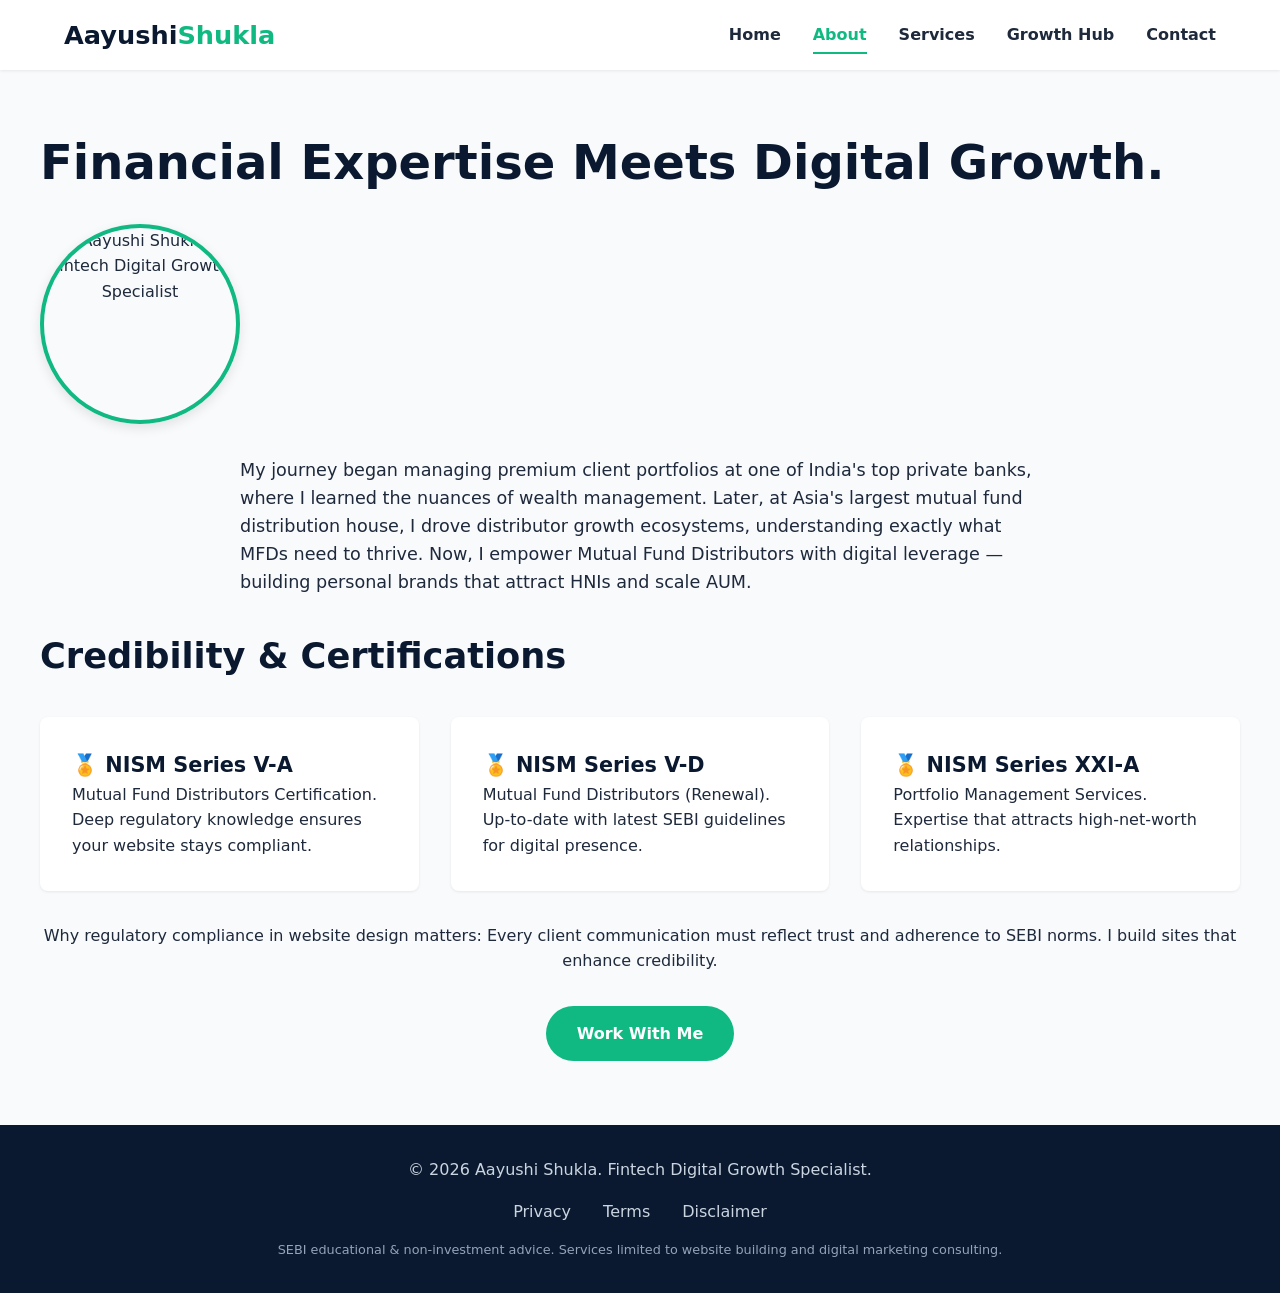
==== about.html @ 7c12a27c "Add files via upload Initial website upload" ====
<!DOCTYPE html>
<html lang="en">
<head>
  <meta charset="UTF-8">
  <meta name="viewport" content="width=device-width, initial-scale=1.0, maximum-scale=5.0, user-scalable=yes">
  <meta name="description" content="About Aayushi Shukla - SEBI certified digital growth specialist for MFDs.">
  <title>About | Aayushi Shukla</title>
  <link rel="stylesheet" href="style.css">
</head>
<body>
  <header class="site-header">
    <div class="container nav-container">
      <a href="index.html" class="logo">Aayushi<span>Shukla</span></a>
      <input type="checkbox" id="menu-toggle" class="menu-toggle-checkbox">
      <label for="menu-toggle" class="menu-toggle-label" aria-label="Toggle menu">
        <span class="bar"></span><span class="bar"></span><span class="bar"></span>
      </label>
      <nav class="main-nav">
        <ul>
          <li><a href="index.html">Home</a></li>
          <li><a href="about.html" class="active">About</a></li>
          <li><a href="services.html">Services</a></li>
          <li><a href="blog.html">Growth Hub</a></li>
          <li><a href="contact.html">Contact</a></li>
        </ul>
      </nav>
    </div>
  </header>

  <main class="container section-padding">
    <h1>Financial Expertise Meets Digital Growth.</h1>
    <div class="profile-photo-container" style="text-align: center; margin: 2rem 0;">
  <img 
    src="images/image.jpg" 
    alt="Aayushi Shukla - Fintech Digital Growth Specialist" 
    style="width: 200px; height: 200px; border-radius: 50%; object-fit: cover; border: 4px solid #10B981; box-shadow: 0 4px 12px rgba(0,0,0,0.1);"
  >
</div>
    <div class="about-story">
      <p>My journey began managing premium client portfolios at one of India's top private banks, where I learned the nuances of wealth management. Later, at Asia's largest mutual fund distribution house, I drove distributor growth ecosystems, understanding exactly what MFDs need to thrive. Now, I empower Mutual Fund Distributors with digital leverage — building personal brands that attract HNIs and scale AUM.</p>
    </div>

    <h2>Credibility & Certifications</h2>
    <div class="cred-grid">
      <div class="cred-card">
        <h3>🏅 NISM Series V-A</h3>
        <p>Mutual Fund Distributors Certification. Deep regulatory knowledge ensures your website stays compliant.</p>
      </div>
      <div class="cred-card">
        <h3>🏅 NISM Series V-D</h3>
        <p>Mutual Fund Distributors (Renewal). Up-to-date with latest SEBI guidelines for digital presence.</p>
      </div>
      <div class="cred-card">
        <h3>🏅 NISM Series XXI-A</h3>
        <p>Portfolio Management Services. Expertise that attracts high-net-worth relationships.</p>
      </div>
    </div>
    <p class="text-center" style="margin-top:2rem;">Why regulatory compliance in website design matters: Every client communication must reflect trust and adherence to SEBI norms. I build sites that enhance credibility.</p>
    <div class="text-center" style="margin-top:2rem;">
      <a href="contact.html" class="btn-primary">Work With Me</a>
    </div>
  </main>

  <footer class="site-footer">
    <div class="container footer-content">
      <p>© 2026 Aayushi Shukla. Fintech Digital Growth Specialist.</p>
      <nav class="footer-links">
        <a href="privacy.html">Privacy</a>
        <a href="terms.html">Terms</a>
        <a href="disclaimer.html">Disclaimer</a>
      </nav>
      <p class="sebi-note">SEBI educational & non-investment advice. Services limited to website building and digital marketing consulting.</p>
    </div>
  </footer>
</body>
</html>
---- style.css ----
/* ===== MASTER STYLESHEET FOR AAYUSHISHUKLA.COM ===== */

/* CSS Variables */
:root {
  --primary-navy: #0A192F;
  --accent-emerald: #10B981;
  --bg-slate: #F8FAFC;
  --text-charcoal: #1E293B;
  --whatsapp-green: #25D366;
  --white: #ffffff;
  --border-light: #e2e8f0;
  --shadow-sm: 0 1px 3px rgba(0,0,0,0.08);
  --shadow-md: 0 4px 12px rgba(0,0,0,0.1);
  --radius: 8px;
  --font-main: 'Segoe UI', system-ui, -apple-system, sans-serif;
}

/* Modern CSS Reset */
*, *::before, *::after { box-sizing: border-box; margin: 0; padding: 0; }
html { scroll-behavior: smooth; -webkit-text-size-adjust: 100%; }
body {
  font-family: var(--font-main);
  background-color: var(--bg-slate);
  color: var(--text-charcoal);
  line-height: 1.6;
  min-height: 100vh;
  display: flex;
  flex-direction: column;
}
img, svg { max-width: 100%; display: block; }
a { text-decoration: none; color: inherit; }
ul { list-style: none; }

/* Container */
.container {
  width: 100%;
  max-width: 1200px;
  margin-left: auto;
  margin-right: auto;
  padding-left: 1.5rem;
  padding-right: 1.5rem;
}

/* Typography */
h1 { font-size: clamp(2rem, 5vw, 3rem); font-weight: 800; color: var(--primary-navy); line-height: 1.2; }
h2 { font-size: clamp(1.5rem, 4vw, 2.2rem); font-weight: 700; color: var(--primary-navy); margin-bottom: 1.5rem; }
h3 { font-size: 1.3rem; font-weight: 600; color: var(--primary-navy); }
.highlight { color: var(--accent-emerald); }
.text-center { text-align: center; }
.section-padding { padding: 4rem 0; }

/* Buttons */
.btn-primary {
  background-color: var(--accent-emerald);
  color: var(--white);
  font-weight: 700;
  padding: 0.8rem 1.8rem;
  border-radius: 50px;
  display: inline-block;
  text-align: center;
  transition: all 0.2s ease;
  border: 2px solid transparent;
  cursor: pointer;
  font-size: 1rem;
}
.btn-primary:hover { background-color: #059669; transform: translateY(-2px); box-shadow: var(--shadow-md); }
.btn-secondary {
  background: transparent;
  color: var(--primary-navy);
  border: 2px solid var(--primary-navy);
  font-weight: 700;
  padding: 0.8rem 1.8rem;
  border-radius: 50px;
  display: inline-block;
  transition: all 0.2s;
}
.btn-secondary:hover { background: var(--primary-navy); color: white; }
.btn-whatsapp { background-color: var(--whatsapp-green); border-color: var(--whatsapp-green); }
.btn-whatsapp:hover { background-color: #128C7E; }

/* Header & Navigation */
.site-header {
  background: var(--white);
  box-shadow: var(--shadow-sm);
  position: sticky;
  top: 0;
  z-index: 100;
}
.nav-container {
  display: flex;
  justify-content: space-between;
  align-items: center;
  height: 70px;
}
.logo {
  font-size: 1.6rem;
  font-weight: 800;
  color: var(--primary-navy);
}
.logo span { color: var(--accent-emerald); }
.menu-toggle-checkbox { display: none; }
.menu-toggle-label {
  display: none;
  flex-direction: column;
  gap: 5px;
  cursor: pointer;
}
.bar { width: 25px; height: 3px; background: var(--primary-navy); border-radius: 3px; transition: 0.3s; }
.main-nav ul { display: flex; gap: 2rem; }
.main-nav a { font-weight: 600; padding: 0.5rem 0; border-bottom: 2px solid transparent; transition: 0.2s; }
.main-nav a:hover, .main-nav a.active { color: var(--accent-emerald); border-bottom-color: var(--accent-emerald); }

/* Mobile Navigation */
@media (max-width: 768px) {
  .menu-toggle-label { display: flex; }
  .main-nav {
    position: absolute;
    top: 70px;
    left: 0;
    width: 100%;
    background: var(--white);
    box-shadow: var(--shadow-md);
    max-height: 0;
    overflow: hidden;
    transition: max-height 0.3s ease;
  }
  .menu-toggle-checkbox:checked ~ .main-nav { max-height: 350px; }
  .main-nav ul { flex-direction: column; padding: 1rem 2rem; gap: 1rem; }
}

/* Hero Section */
.hero { text-align: center; padding: 4rem 1rem; }
.badge { background: #e6f7ee; color: var(--accent-emerald); padding: 0.5rem 1.2rem; border-radius: 50px; display: inline-block; font-weight: 600; margin-bottom: 1.5rem; }
.hero-sub { font-size: 1.2rem; max-width: 700px; margin: 1rem auto 2rem; }
.micro-copy { font-size: 0.9rem; color: #64748b; margin-top: 1rem; }

/* Trust Bar */
.trust-bar { background: var(--primary-navy); color: white; padding: 1.5rem 0; }
.trust-grid { display: flex; flex-wrap: wrap; justify-content: center; gap: 1.5rem 2.5rem; font-weight: 600; }

/* Problem Grid */
.problem-grid { display: grid; grid-template-columns: repeat(auto-fit, minmax(250px, 1fr)); gap: 2rem; margin-top: 2rem; }
.problem-card { background: var(--white); padding: 2rem; border-radius: var(--radius); box-shadow: var(--shadow-sm); transition: transform 0.3s; }
.problem-card:hover { transform: translateY(-5px); }

/* Urgency Box */
.urgency-box { background: #fff7ed; border: 1px solid #fdba74; padding: 2rem; border-radius: var(--radius); text-align: center; margin: 2rem auto; display: flex; flex-direction: column; align-items: center; gap: 1rem; }

/* Offer Grid */
.offer-grid { display: flex; flex-wrap: wrap; justify-content: center; gap: 1.5rem; margin-top: 2rem; }
.offer-item { background: var(--white); padding: 1.5rem 2rem; border-radius: var(--radius); font-weight: 600; box-shadow: var(--shadow-sm); }

/* Final CTA */
.final-cta { text-align: center; padding: 4rem 0; background: linear-gradient(135deg, #f0fdf4, #e6f7ee); border-radius: var(--radius); margin: 3rem auto; }

/* About Page */
.about-story { max-width: 800px; margin: 2rem auto; font-size: 1.1rem; }
.cred-grid { display: grid; grid-template-columns: repeat(auto-fit, minmax(250px, 1fr)); gap: 2rem; margin-top: 2rem; }
.cred-card { background: var(--white); padding: 2rem; border-radius: var(--radius); box-shadow: var(--shadow-sm); }

/* Pricing Grid */
.pricing-grid { display: grid; grid-template-columns: repeat(auto-fit, minmax(280px, 1fr)); gap: 2rem; margin-top: 2rem; }
.pricing-card { background: var(--white); padding: 2rem; border-radius: var(--radius); box-shadow: var(--shadow-sm); position: relative; transition: transform 0.3s; }
.pricing-card:hover { transform: translateY(-5px); }
.pricing-card.recommended { border: 2px solid var(--accent-emerald); }
.badge-recommended { position: absolute; top: -12px; right: 20px; background: var(--accent-emerald); color: white; padding: 0.3rem 1rem; border-radius: 50px; font-size: 0.8rem; font-weight: 700; }
.price { font-size: 2.5rem; font-weight: 800; color: var(--primary-navy); margin: 1rem 0; }
.tagline { color: #64748b; margin-bottom: 1.5rem; }
.pricing-card ul { margin: 1.5rem 0; }
.pricing-card li { padding: 0.5rem 0; border-bottom: 1px solid var(--border-light); }

/* Comparison Table */
.table-responsive { overflow-x: auto; margin: 2rem 0; }
.comparison-table { width: 100%; border-collapse: collapse; background: var(--white); border-radius: var(--radius); overflow: hidden; }
.comparison-table th { background: var(--primary-navy); color: white; padding: 1rem; text-align: left; }
.comparison-table td { padding: 1rem; border-bottom: 1px solid var(--border-light); }

/* FAQ */
.faq-grid { display: grid; grid-template-columns: repeat(auto-fit, minmax(280px, 1fr)); gap: 1.5rem; margin-top: 2rem; }
.faq-item { background: var(--white); padding: 1.5rem; border-radius: var(--radius); }

/* Blog Grid */
.blog-grid { display: grid; grid-template-columns: repeat(auto-fit, minmax(280px, 1fr)); gap: 2rem; margin-top: 2rem; }
.blog-card { background: var(--white); padding: 2rem; border-radius: var(--radius); box-shadow: var(--shadow-sm); transition: transform 0.3s; }
.blog-card:hover { transform: translateY(-5px); }
.reading-time { color: #64748b; font-size: 0.9rem; margin: 0.5rem 0 1rem; }

/* Contact Form */
.contact-options { display: flex; flex-wrap: wrap; justify-content: center; gap: 1rem; margin: 2rem 0; }
.callback-form { max-width: 500px; margin: 3rem auto; background: var(--white); padding: 2rem; border-radius: var(--radius); box-shadow: var(--shadow-sm); }
.callback-form input, .callback-form select { width: 100%; padding: 0.8rem; margin-bottom: 1rem; border: 1px solid var(--border-light); border-radius: var(--radius); font-family: inherit; }
.community-box { text-align: center; background: #f0fdf4; padding: 2rem; border-radius: var(--radius); margin-top: 2rem; }

/* Legal Pages */
.legal-page { max-width: 800px; }

/* Footer */
.site-footer { background: var(--primary-navy); color: #cbd5e1; padding: 2rem 0; margin-top: auto; }
.footer-content { text-align: center; }
.footer-links { display: flex; justify-content: center; gap: 2rem; margin: 1rem 0; }
.footer-links a:hover { color: var(--accent-emerald); }
.sebi-note { font-size: 0.8rem; margin-top: 1rem; color: #94a3b8; }
/* Profile Photo Enhancements */
.profile-photo-container img {
  transition: transform 0.3s ease;
}
.profile-photo-container img:hover {
  transform: scale(1.05);
}
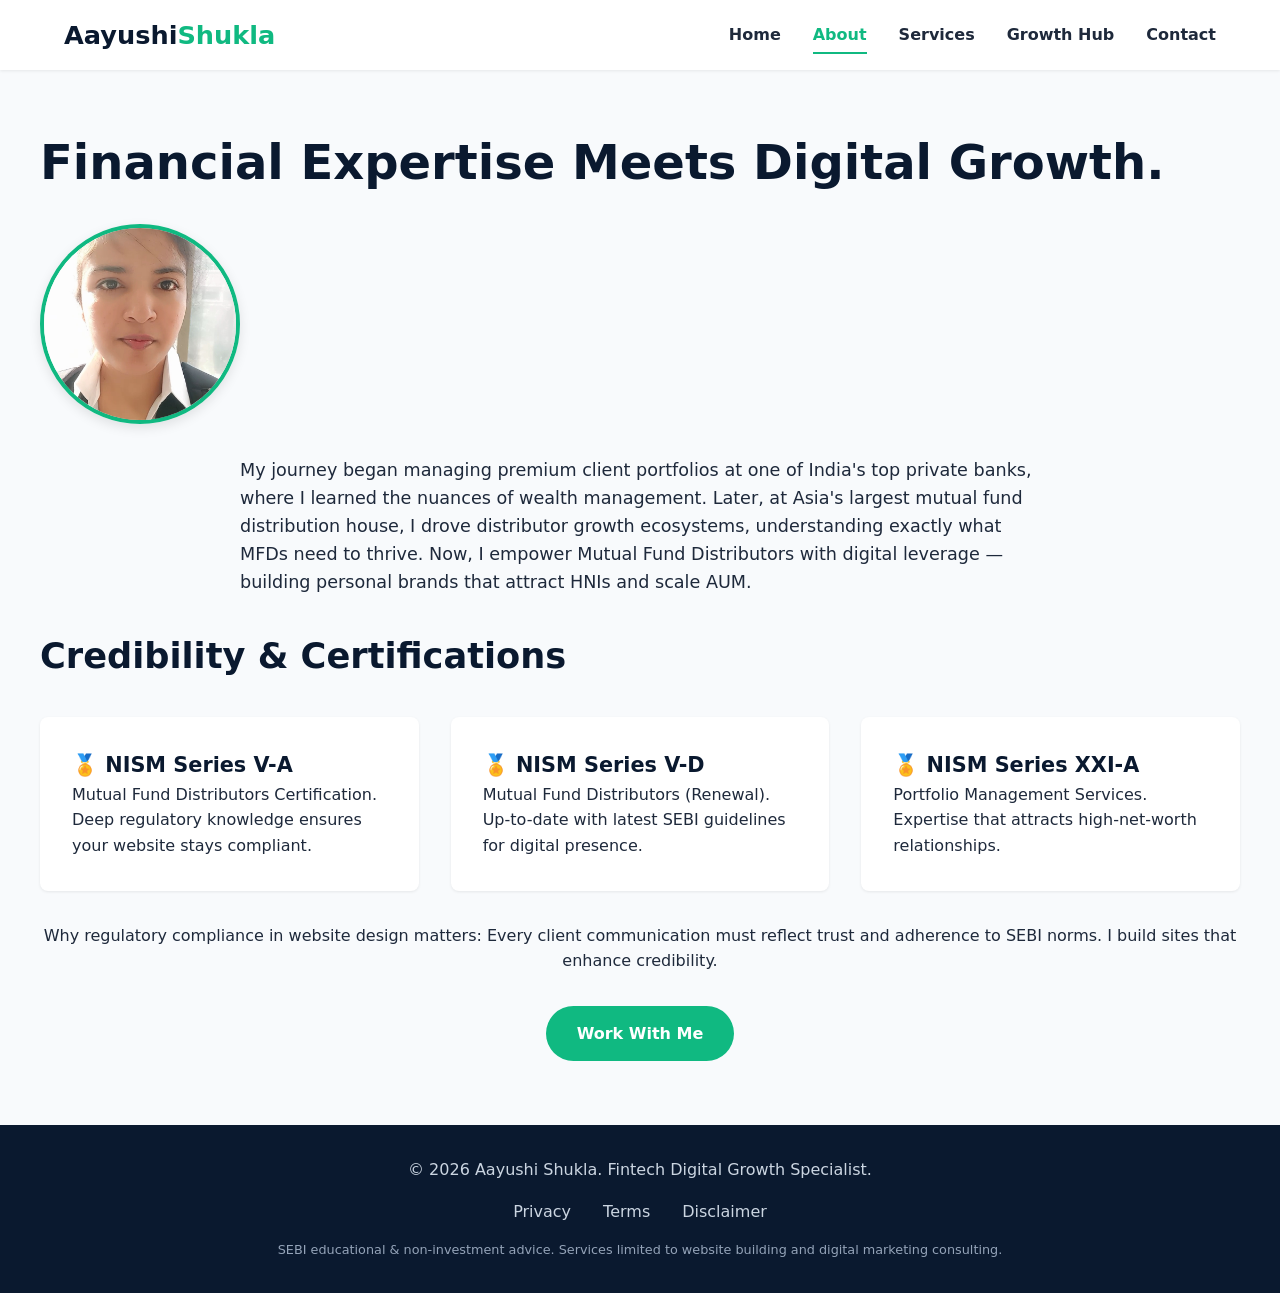
==== commit 3a158b2e: "Update about.html" ====
--- a/about.html
+++ b/about.html
@@ -31,7 +31,7 @@
     <h1>Financial Expertise Meets Digital Growth.</h1>
     <div class="profile-photo-container" style="text-align: center; margin: 2rem 0;">
   <img 
-    src="images/image.jpg" 
+    src="image.jpg" 
     alt="Aayushi Shukla - Fintech Digital Growth Specialist" 
     style="width: 200px; height: 200px; border-radius: 50%; object-fit: cover; border: 4px solid #10B981; box-shadow: 0 4px 12px rgba(0,0,0,0.1);"
   >
@@ -73,4 +73,4 @@
     </div>
   </footer>
 </body>
-</html>+</html>
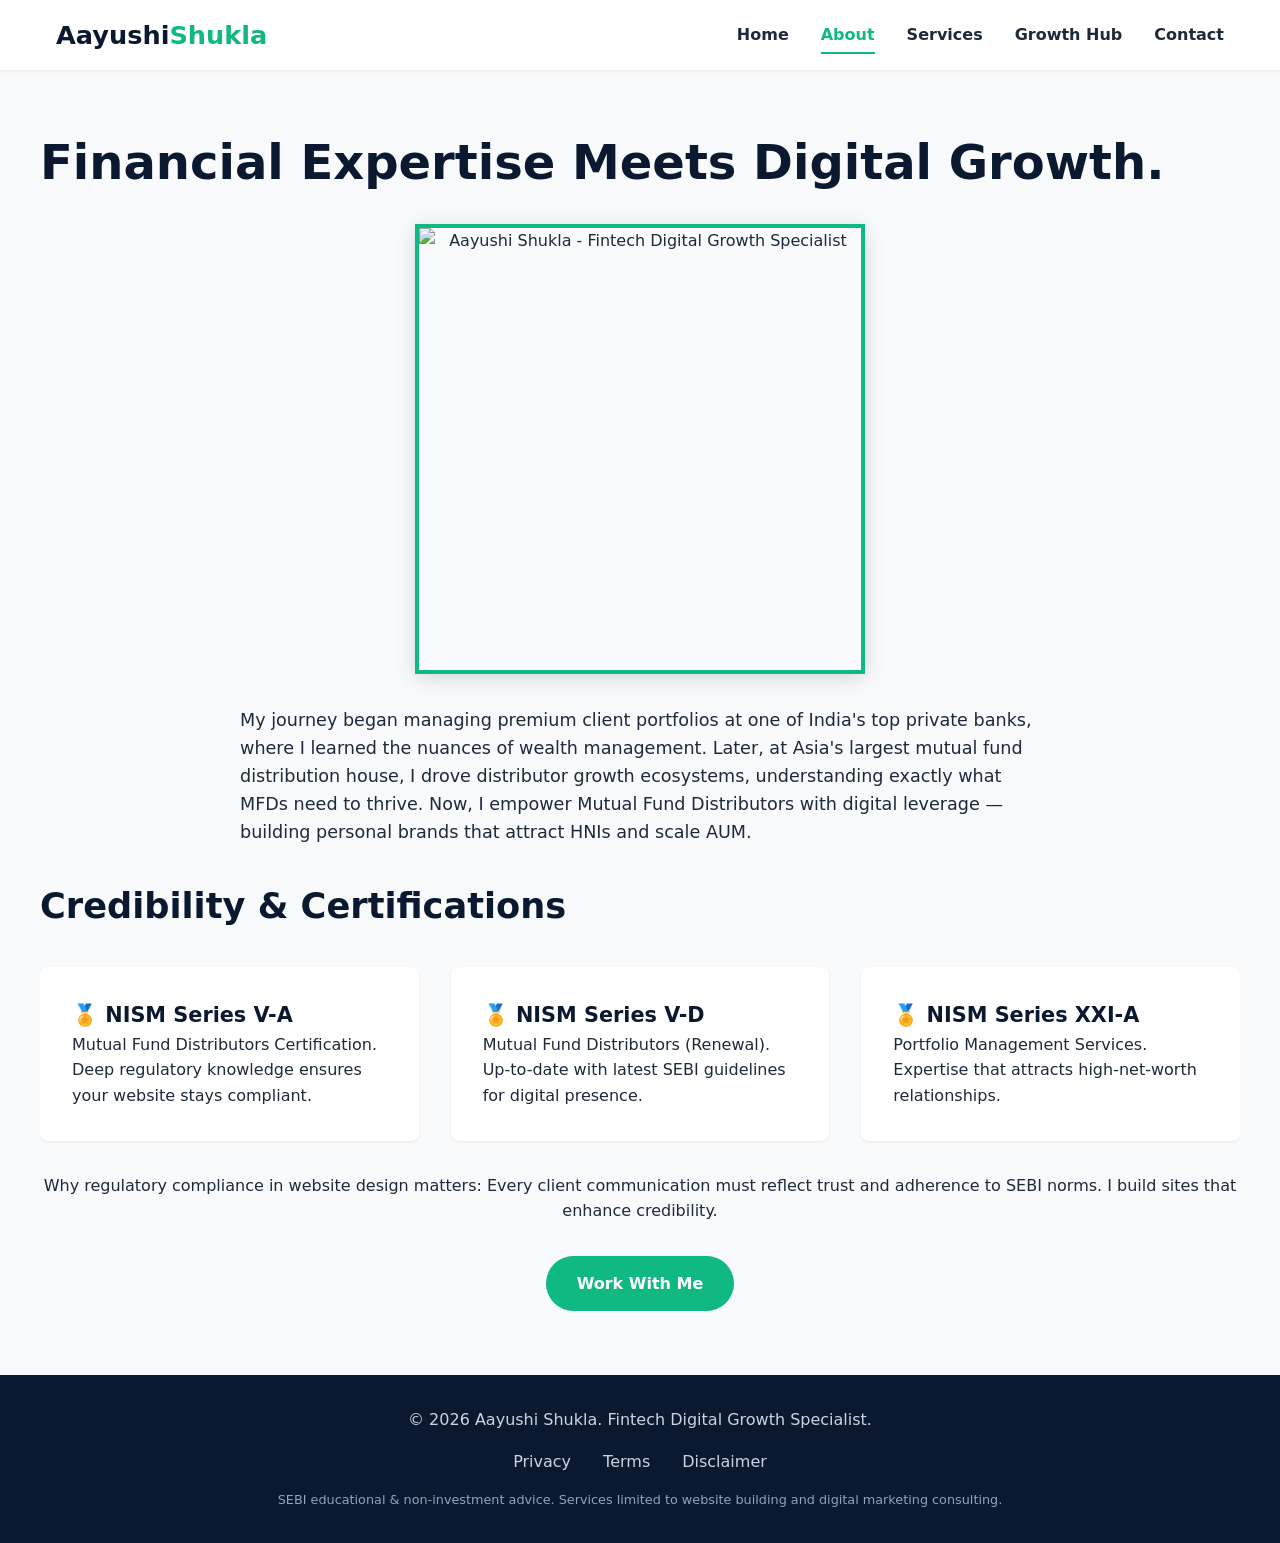
==== commit 88326cc7: "Update about.html" ====
--- a/about.html
+++ b/about.html
@@ -29,11 +29,22 @@
 
   <main class="container section-padding">
     <h1>Financial Expertise Meets Digital Growth.</h1>
-    <div class="profile-photo-container" style="text-align: center; margin: 2rem 0;">
+    <div style="width: 100%; text-align: center; margin: 2rem 0; padding: 0;">
   <img 
-    src="image.jpg" 
+    src="images/image.jpg" 
     alt="Aayushi Shukla - Fintech Digital Growth Specialist" 
-    style="width: 200px; height: 200px; border-radius: 50%; object-fit: cover; border: 4px solid #10B981; box-shadow: 0 4px 12px rgba(0,0,0,0.1);"
+    style="
+      width: 85%;
+      max-width: 450px;
+      aspect-ratio: 1 / 1;
+      object-fit: cover;
+      border-radius: 0;
+      border: 4px solid #10B981;
+      box-shadow: 0 4px 20px rgba(0,0,0,0.15);
+      display: block;
+      margin-left: auto;
+      margin-right: auto;
+    "
   >
 </div>
     <div class="about-story">
--- a/style.css
+++ b/style.css
@@ -26,6 +26,8 @@
   min-height: 100vh;
   display: flex;
   flex-direction: column;
+  overflow-x: hidden;
+  width: 100%;
 }
 img, svg { max-width: 100%; display: block; }
 a { text-decoration: none; color: inherit; }
@@ -37,8 +39,10 @@
   max-width: 1200px;
   margin-left: auto;
   margin-right: auto;
-  padding-left: 1.5rem;
-  padding-right: 1.5rem;
+  padding-left: 1rem;
+  padding-right: 1rem;
+  overflow-x: hidden;
+  box-sizing: border-box;
 }
 
 /* Typography */
@@ -206,4 +210,184 @@
 }
 .profile-photo-container img:hover {
   transform: scale(1.05);
-}+}
+
+/* ===== MOBILE FIXES ===== */
+@media (max-width: 768px) {
+  * {
+    max-width: 100vw;
+  }
+  
+  body {
+    padding: 0;
+    margin: 0;
+  }
+  
+  .container {
+    padding-left: 1rem;
+    padding-right: 1rem;
+    width: 100%;
+    overflow-x: hidden;
+  }
+  
+  .section-padding {
+    padding: 2rem 0;
+  }
+  
+  h1 {
+    font-size: 1.8rem;
+    text-align: center;
+    word-wrap: break-word;
+  }
+  
+  h2 {
+    font-size: 1.4rem;
+    text-align: center;
+  }
+  
+  h3 {
+    font-size: 1.1rem;
+    text-align: center;
+  }
+  
+  p {
+    text-align: center;
+    padding: 0 0.5rem;
+    word-wrap: break-word;
+  }
+  
+  .hero {
+    padding: 2rem 0.5rem;
+  }
+  
+  .hero-sub {
+    font-size: 1rem;
+    padding: 0 0.5rem;
+  }
+  
+  .badge {
+    font-size: 0.8rem;
+    padding: 0.4rem 0.8rem;
+  }
+  
+  img {
+    max-width: 100%;
+    height: auto;
+    display: block;
+    margin-left: auto;
+    margin-right: auto;
+  }
+  
+  .trust-grid {
+    gap: 0.8rem;
+    padding: 0 0.5rem;
+    text-align: center;
+  }
+  
+  .trust-grid span {
+    font-size: 0.85rem;
+  }
+  
+  .problem-grid,
+  .cred-grid,
+  .pricing-grid,
+  .blog-grid,
+  .faq-grid,
+  .offer-grid {
+    grid-template-columns: 1fr;
+    padding: 0 0.5rem;
+    gap: 1rem;
+  }
+  
+  .problem-card,
+  .cred-card,
+  .pricing-card,
+  .blog-card,
+  .faq-item {
+    margin: 0;
+    text-align: center;
+  }
+  
+  .pricing-card ul {
+    text-align: left;
+    padding-left: 1rem;
+  }
+  
+  .pricing-card li {
+    font-size: 0.9rem;
+  }
+  
+  .callback-form {
+    padding: 1.5rem 1rem;
+    margin: 1rem;
+  }
+  
+  .callback-form input,
+  .callback-form select {
+    font-size: 16px;
+    padding: 0.7rem;
+  }
+  
+  .contact-options {
+    flex-direction: column;
+    padding: 0 1rem;
+  }
+  
+  .contact-options .btn-primary {
+    width: 100%;
+    margin: 0.3rem 0;
+  }
+  
+  .btn-primary,
+  .btn-secondary {
+    display: block;
+    width: 90%;
+    margin: 0.5rem auto;
+    text-align: center;
+    font-size: 0.95rem;
+    padding: 0.8rem 1rem;
+  }
+  
+  .final-cta {
+    margin: 1rem;
+    padding: 2rem 1rem;
+  }
+  
+  .urgency-box {
+    margin: 1rem;
+    padding: 1.5rem 1rem;
+  }
+  
+  .community-box {
+    margin: 1rem;
+    padding: 1.5rem 1rem;
+  }
+  
+  .about-story p {
+    padding: 0 0.5rem;
+  }
+  
+  .legal-page {
+    padding: 0 1rem;
+  }
+  
+  .table-responsive {
+    margin: 1rem;
+    font-size: 0.8rem;
+  }
+  
+  .comparison-table th,
+  .comparison-table td {
+    padding: 0.5rem;
+    font-size: 0.75rem;
+  }
+  
+  .profile-photo-container img {
+    width: 150px !important;
+    height: 150px !important;
+  }
+  
+  .nav-container {
+    padding: 0 1rem;
+  }
+}
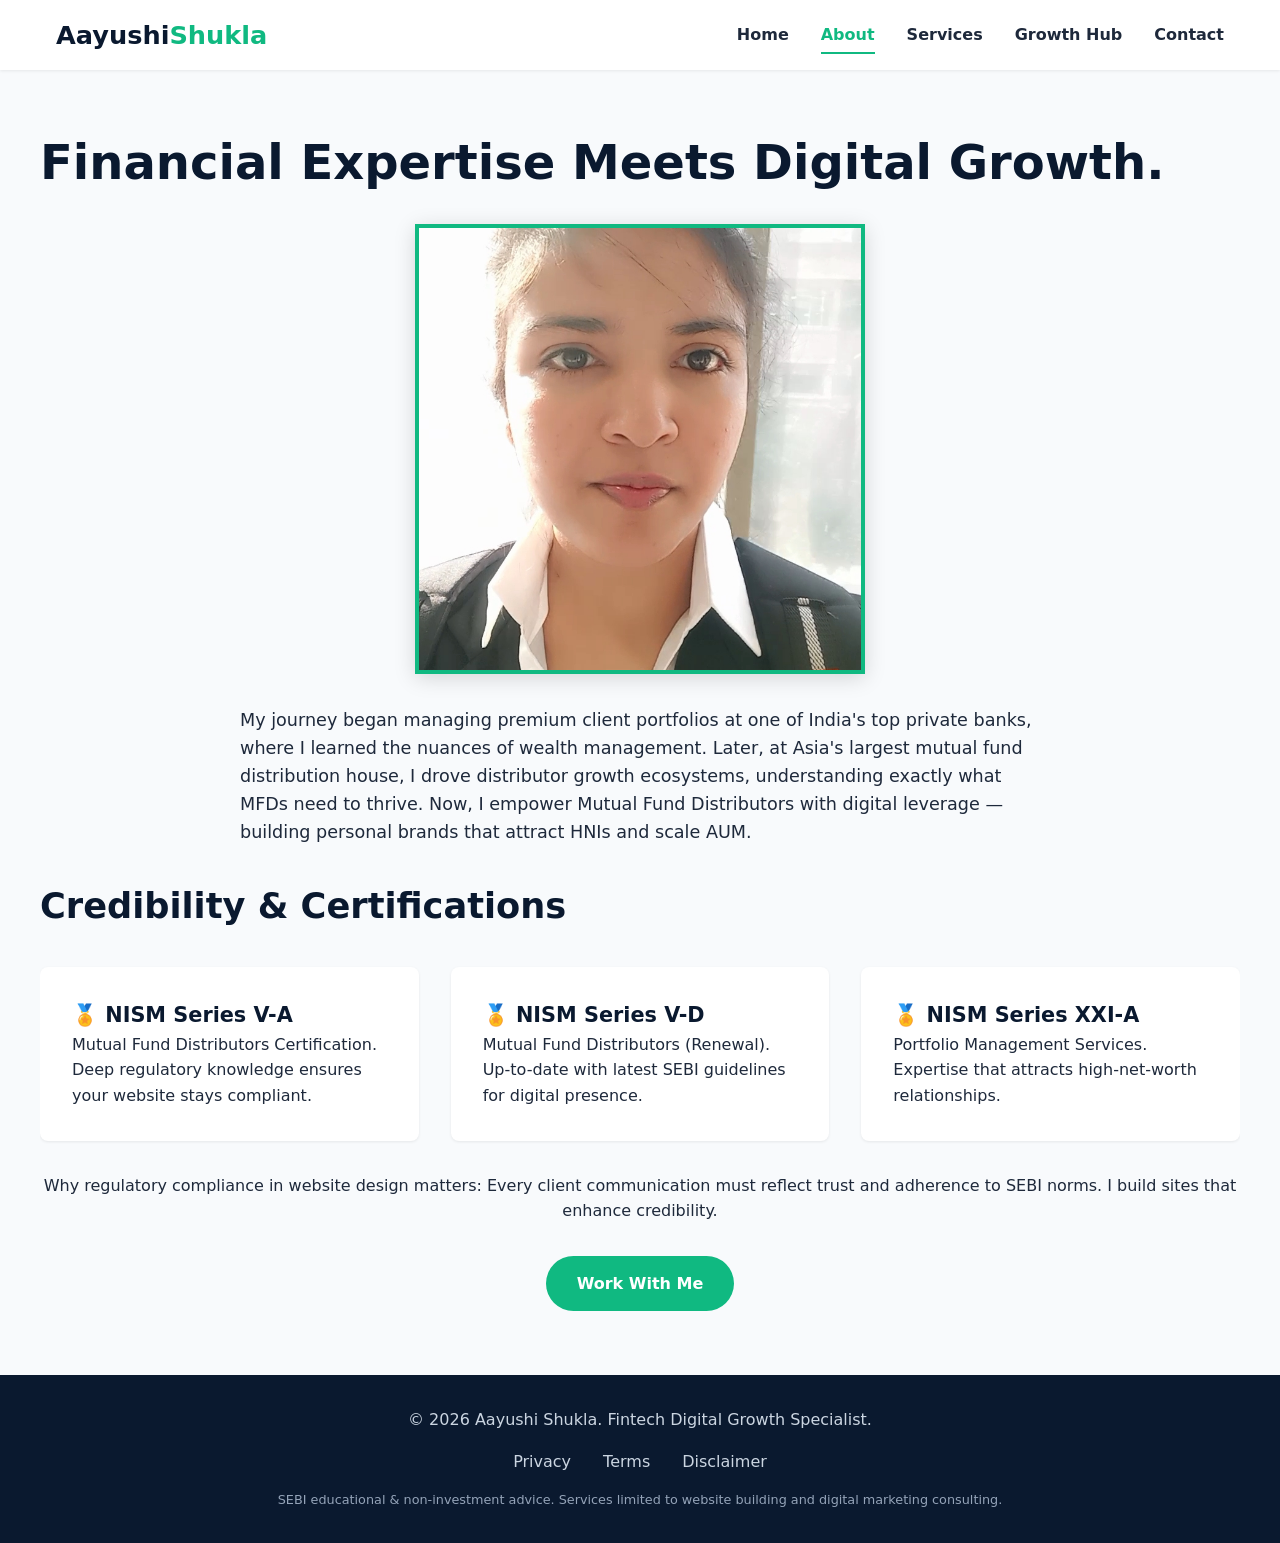
==== commit 6699c71a: "Update about.html" ====
--- a/about.html
+++ b/about.html
@@ -31,7 +31,7 @@
     <h1>Financial Expertise Meets Digital Growth.</h1>
     <div style="width: 100%; text-align: center; margin: 2rem 0; padding: 0;">
   <img 
-    src="images/image.jpg" 
+    src="image.jpg" 
     alt="Aayushi Shukla - Fintech Digital Growth Specialist" 
     style="
       width: 85%;
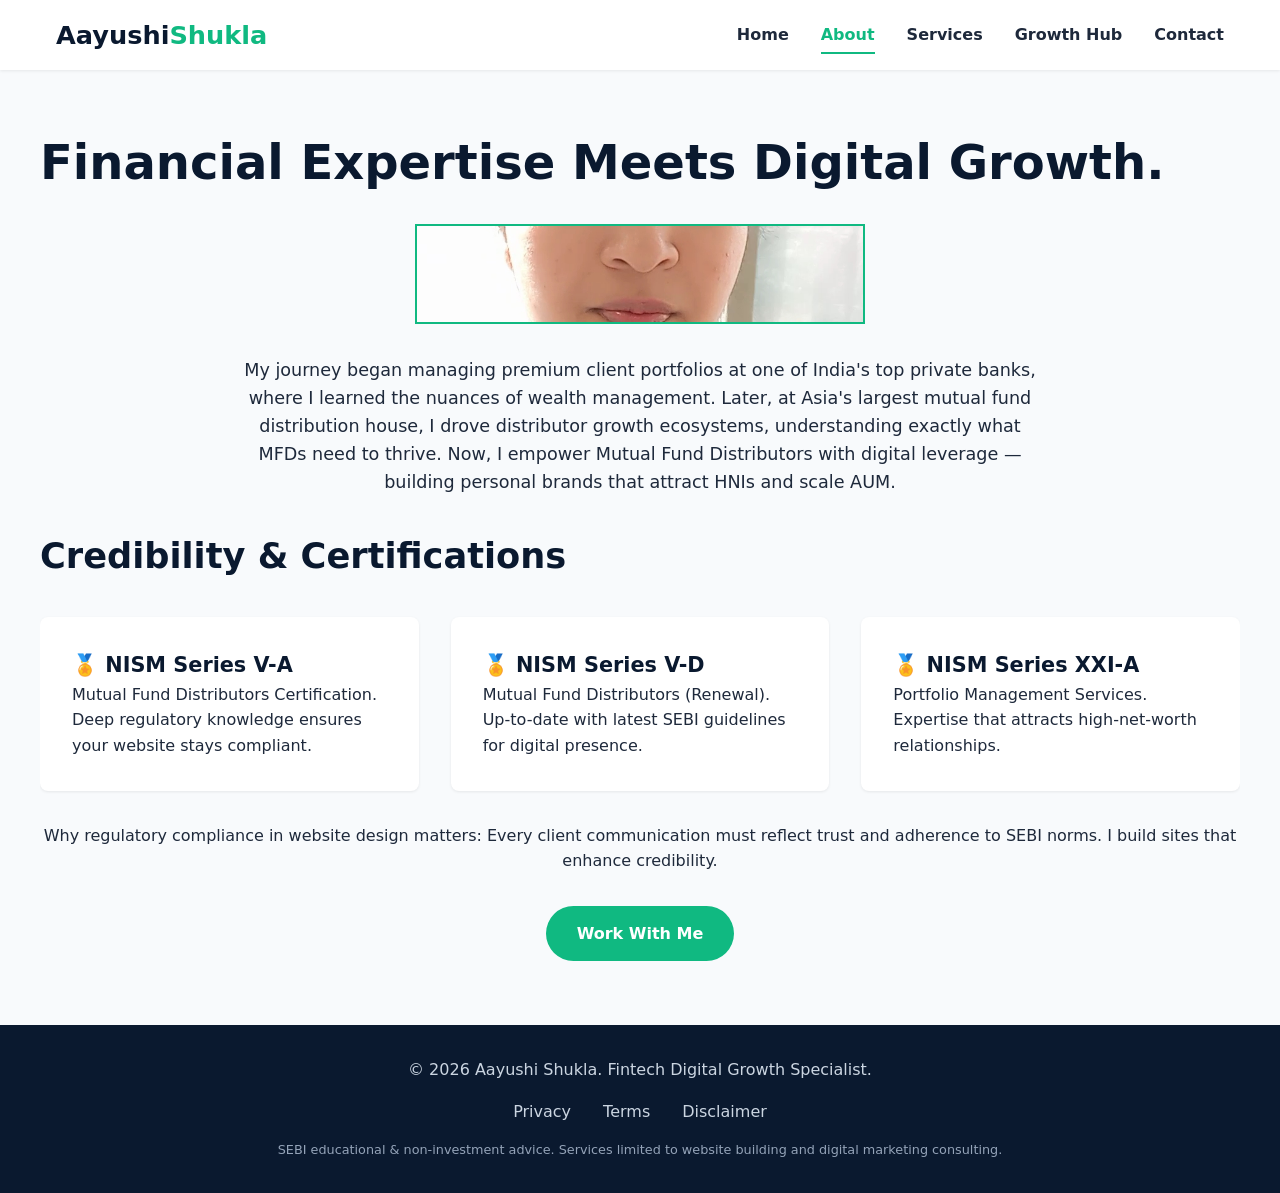
==== commit 017a13b3: "Update about.html" ====
--- a/about.html
+++ b/about.html
@@ -30,22 +30,21 @@
   <main class="container section-padding">
     <h1>Financial Expertise Meets Digital Growth.</h1>
     <div style="width: 100%; text-align: center; margin: 2rem 0; padding: 0;">
+  <div style="width: 100%; text-align: center; margin: 0.5rem 0; padding: 0;">
   <img 
     src="image.jpg" 
-    alt="Aayushi Shukla - Fintech Digital Growth Specialist" 
+    alt="Aayushi Shukla" 
     style="
-      width: 85%;
-      max-width: 450px;
-      aspect-ratio: 1 / 1;
+      width: 150px;
+      height: 100px;
       object-fit: cover;
-      border-radius: 0;
-      border: 4px solid #10B981;
-      box-shadow: 0 4px 20px rgba(0,0,0,0.15);
+      border: 2px solid #10B981;
       display: block;
       margin-left: auto;
       margin-right: auto;
     "
   >
+</div>
 </div>
     <div class="about-story">
       <p>My journey began managing premium client portfolios at one of India's top private banks, where I learned the nuances of wealth management. Later, at Asia's largest mutual fund distribution house, I drove distributor growth ecosystems, understanding exactly what MFDs need to thrive. Now, I empower Mutual Fund Distributors with digital leverage — building personal brands that attract HNIs and scale AUM.</p>
--- a/style.css
+++ b/style.css
@@ -270,12 +270,26 @@
     padding: 0.4rem 0.8rem;
   }
   
-  img {
+      img {
     max-width: 100%;
     height: auto;
     display: block;
     margin-left: auto;
     margin-right: auto;
+  }
+  
+       /* Very small square photo on mobile */
+  img[src*="image.jpg"] {
+    width: 40% !important;
+    max-width: 150px !important;
+    aspect-ratio: 1 / 1 !important;
+    object-fit: cover !important;
+    border-radius: 0 !important;
+    display: block !important;
+    margin-left: auto !important;
+    margin-right: auto !important;
+    margin-top: 1rem !important;
+    margin-bottom: 1rem !important;
   }
   
   .trust-grid {
@@ -382,12 +396,56 @@
     font-size: 0.75rem;
   }
   
-  .profile-photo-container img {
-    width: 150px !important;
-    height: 150px !important;
-  }
+
   
   .nav-container {
     padding: 0 1rem;
   }
 }
+
+
+/* ===== DESKTOP LAYOUT FIXES ===== */
+
+img[src*="image.jpg"] {
+  display: block !important;
+  margin-left: auto !important;
+  margin-right: auto !important;
+  width: 450px !important;
+  max-width: 450px !important;
+  aspect-ratio: 1 / 1 !important;
+  object-fit: cover !important;
+  border-radius: 0 !important;
+}
+
+.about-story {
+  max-width: 800px;
+  margin-left: auto;
+  margin-right: auto;
+  text-align: center;
+}
+
+.hero {
+  text-align: center;
+  max-width: 800px;
+  margin-left: auto;
+  margin-right: auto;
+}
+
+.hero-sub {
+  max-width: 700px;
+  margin-left: auto;
+  margin-right: auto;
+}
+
+.contact-options {
+  justify-content: center;
+}
+
+.callback-form {
+  margin-left: auto;
+  margin-right: auto;
+}
+
+.text-center {
+  text-align: center;
+}
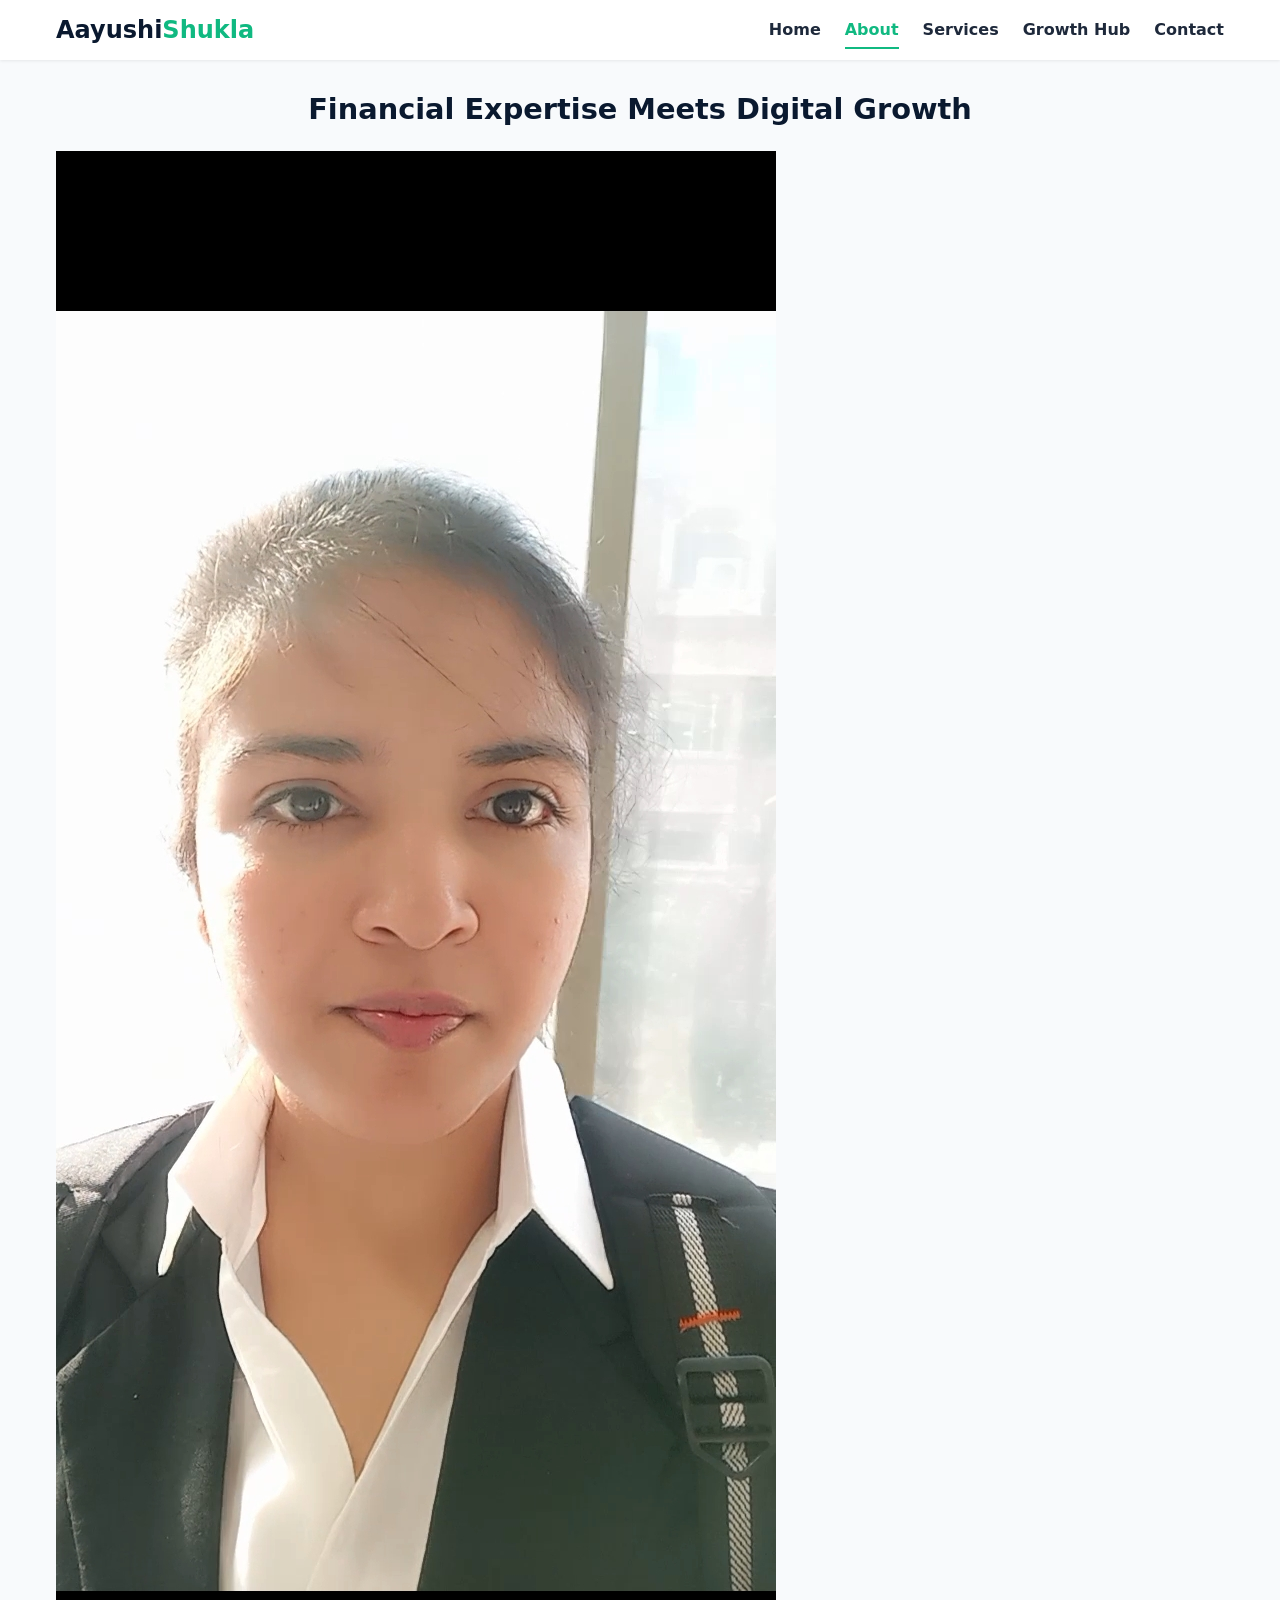
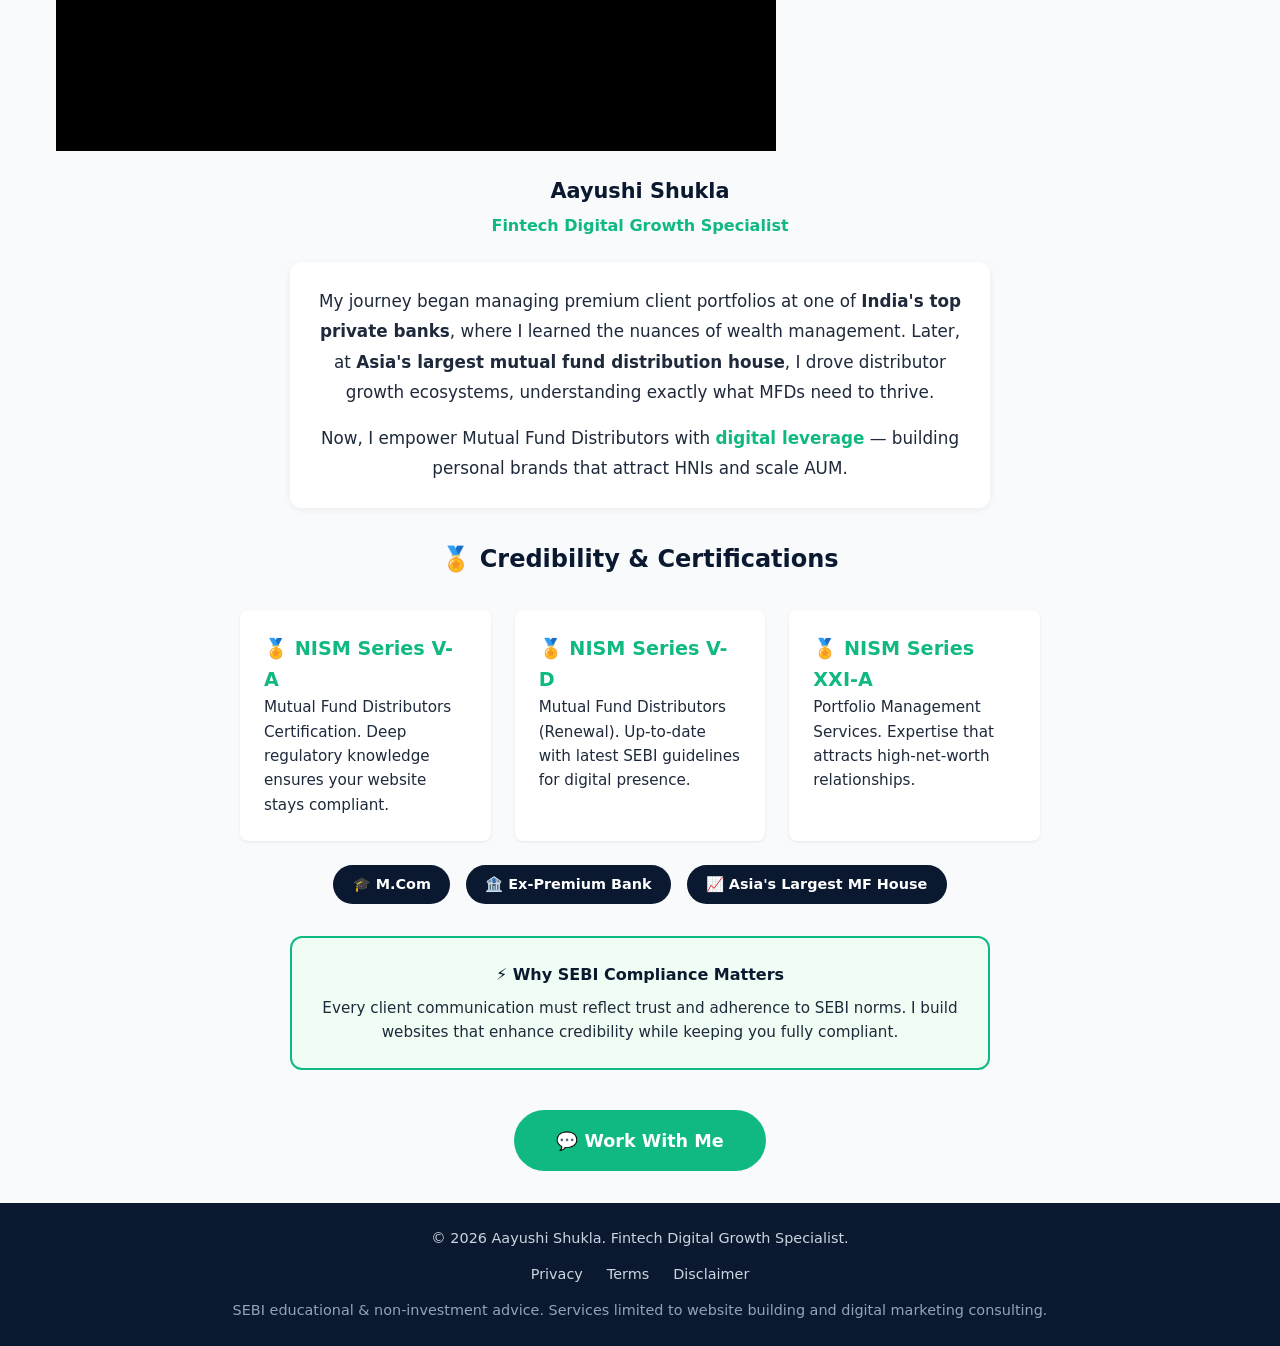
==== commit 25a77399: "Update about.html" ====
--- a/about.html
+++ b/about.html
@@ -27,48 +27,82 @@
     </div>
   </header>
 
-  <main class="container section-padding">
-    <h1>Financial Expertise Meets Digital Growth.</h1>
-    <div style="width: 100%; text-align: center; margin: 2rem 0; padding: 0;">
-  <div style="width: 100%; text-align: center; margin: 0.5rem 0; padding: 0;">
-  <img 
-    src="image.jpg" 
-    alt="Aayushi Shukla" 
-    style="
-      width: 150px;
-      height: 100px;
-      object-fit: cover;
-      border: 2px solid #10B981;
-      display: block;
-      margin-left: auto;
-      margin-right: auto;
-    "
-  >
-</div>
-</div>
-    <div class="about-story">
-      <p>My journey began managing premium client portfolios at one of India's top private banks, where I learned the nuances of wealth management. Later, at Asia's largest mutual fund distribution house, I drove distributor growth ecosystems, understanding exactly what MFDs need to thrive. Now, I empower Mutual Fund Distributors with digital leverage — building personal brands that attract HNIs and scale AUM.</p>
+  <main class="container" style="padding: 2rem 1rem;">
+    
+    <!-- Headline -->
+    <h1 style="text-align: center; font-size: 1.8rem; margin-bottom: 1.5rem; color: #0A192F;">
+      Financial Expertise Meets Digital Growth
+    </h1>
+
+    <!-- Photo -->
+    <div style="text-align: center; margin-bottom: 1.5rem;">
+      <img 
+        src="image.jpg" 
+        alt="Aayushi Shukla - Fintech Digital Growth Specialist" 
+        class="about-photo"
+      >
     </div>
 
-    <h2>Credibility & Certifications</h2>
-    <div class="cred-grid">
+    <!-- Name -->
+    <p style="text-align: center; font-size: 1.3rem; font-weight: 700; color: #0A192F; margin-bottom: 0.3rem;">
+      Aayushi Shukla
+    </p>
+    <p style="text-align: center; font-size: 1rem; font-weight: 600; color: #10B981; margin-bottom: 1.5rem;">
+      Fintech Digital Growth Specialist
+    </p>
+
+    <!-- Story -->
+    <div style="background: #ffffff; padding: 1.5rem; border-radius: 12px; box-shadow: 0 2px 8px rgba(0,0,0,0.06); margin-bottom: 2rem; max-width: 700px; margin-left: auto; margin-right: auto;">
+      <p style="font-size: 1.05rem; color: #1E293B; line-height: 1.8; text-align: center;">
+        My journey began managing premium client portfolios at one of <strong>India's top private banks</strong>, where I learned the nuances of wealth management. Later, at <strong>Asia's largest mutual fund distribution house</strong>, I drove distributor growth ecosystems, understanding exactly what MFDs need to thrive.
+      </p>
+      <p style="font-size: 1.05rem; color: #1E293B; line-height: 1.8; text-align: center; margin-top: 1rem;">
+        Now, I empower Mutual Fund Distributors with <strong style="color: #10B981;">digital leverage</strong> — building personal brands that attract HNIs and scale AUM.
+      </p>
+    </div>
+
+    <!-- Credibility & Certifications -->
+    <h2 style="text-align: center; font-size: 1.5rem; margin-bottom: 1.5rem; color: #0A192F;">
+      🏅 Credibility & Certifications
+    </h2>
+
+    <div class="cred-grid" style="max-width: 800px; margin-left: auto; margin-right: auto;">
       <div class="cred-card">
-        <h3>🏅 NISM Series V-A</h3>
-        <p>Mutual Fund Distributors Certification. Deep regulatory knowledge ensures your website stays compliant.</p>
+        <h3 style="font-size: 1.2rem; color: #10B981;">🏅 NISM Series V-A</h3>
+        <p style="font-size: 0.95rem;">Mutual Fund Distributors Certification. Deep regulatory knowledge ensures your website stays compliant.</p>
       </div>
       <div class="cred-card">
-        <h3>🏅 NISM Series V-D</h3>
-        <p>Mutual Fund Distributors (Renewal). Up-to-date with latest SEBI guidelines for digital presence.</p>
+        <h3 style="font-size: 1.2rem; color: #10B981;">🏅 NISM Series V-D</h3>
+        <p style="font-size: 0.95rem;">Mutual Fund Distributors (Renewal). Up-to-date with latest SEBI guidelines for digital presence.</p>
       </div>
       <div class="cred-card">
-        <h3>🏅 NISM Series XXI-A</h3>
-        <p>Portfolio Management Services. Expertise that attracts high-net-worth relationships.</p>
+        <h3 style="font-size: 1.2rem; color: #10B981;">🏅 NISM Series XXI-A</h3>
+        <p style="font-size: 0.95rem;">Portfolio Management Services. Expertise that attracts high-net-worth relationships.</p>
       </div>
     </div>
-    <p class="text-center" style="margin-top:2rem;">Why regulatory compliance in website design matters: Every client communication must reflect trust and adherence to SEBI norms. I build sites that enhance credibility.</p>
-    <div class="text-center" style="margin-top:2rem;">
-      <a href="contact.html" class="btn-primary">Work With Me</a>
+
+    <!-- Additional Credentials -->
+    <div style="display: flex; flex-wrap: wrap; justify-content: center; gap: 1rem; margin-top: 1.5rem; max-width: 800px; margin-left: auto; margin-right: auto;">
+      <span style="background: #0A192F; color: white; padding: 0.5rem 1.2rem; border-radius: 50px; font-weight: 600; font-size: 0.9rem;">🎓 M.Com</span>
+      <span style="background: #0A192F; color: white; padding: 0.5rem 1.2rem; border-radius: 50px; font-weight: 600; font-size: 0.9rem;">🏦 Ex-Premium Bank</span>
+      <span style="background: #0A192F; color: white; padding: 0.5rem 1.2rem; border-radius: 50px; font-weight: 600; font-size: 0.9rem;">📈 Asia's Largest MF House</span>
     </div>
+
+    <!-- Compliance Note -->
+    <div style="background: #f0fdf4; border: 2px solid #10B981; border-radius: 12px; padding: 1.5rem; margin-top: 2rem; max-width: 700px; margin-left: auto; margin-right: auto; text-align: center;">
+      <p style="font-size: 1rem; font-weight: 700; color: #0A192F; margin-bottom: 0.5rem;">⚡ Why SEBI Compliance Matters</p>
+      <p style="font-size: 0.95rem; color: #1E293B; line-height: 1.6;">
+        Every client communication must reflect trust and adherence to SEBI norms. I build websites that enhance credibility while keeping you fully compliant.
+      </p>
+    </div>
+
+    <!-- CTA -->
+    <div style="text-align: center; margin-top: 2.5rem;">
+      <a href="contact.html" class="btn-primary" style="font-size: 1.1rem; padding: 0.9rem 2.5rem;">
+        💬 Work With Me
+      </a>
+    </div>
+
   </main>
 
   <footer class="site-footer">
--- a/style.css
+++ b/style.css
@@ -28,6 +28,7 @@
   flex-direction: column;
   overflow-x: hidden;
   width: 100%;
+  font-size: 1rem;
 }
 img, svg { max-width: 100%; display: block; }
 a { text-decoration: none; color: inherit; }
@@ -47,8 +48,8 @@
 
 /* Typography */
 h1 { font-size: clamp(2rem, 5vw, 3rem); font-weight: 800; color: var(--primary-navy); line-height: 1.2; }
-h2 { font-size: clamp(1.5rem, 4vw, 2.2rem); font-weight: 700; color: var(--primary-navy); margin-bottom: 1.5rem; }
-h3 { font-size: 1.3rem; font-weight: 600; color: var(--primary-navy); }
+h2 { font-size: clamp(1.5rem, 4vw, 2.2rem); font-weight: 800; color: var(--primary-navy); margin-bottom: 1.5rem; }
+h3 { font-size: 1.3rem; font-weight: 700; color: var(--primary-navy); }
 .highlight { color: var(--accent-emerald); }
 .text-center { text-align: center; }
 .section-padding { padding: 4rem 0; }
@@ -58,14 +59,14 @@
   background-color: var(--accent-emerald);
   color: var(--white);
   font-weight: 700;
-  padding: 0.8rem 1.8rem;
+  padding: 0.9rem 2rem;
   border-radius: 50px;
   display: inline-block;
   text-align: center;
   transition: all 0.2s ease;
   border: 2px solid transparent;
   cursor: pointer;
-  font-size: 1rem;
+  font-size: 1.1rem;
 }
 .btn-primary:hover { background-color: #059669; transform: translateY(-2px); box-shadow: var(--shadow-md); }
 .btn-secondary {
@@ -73,10 +74,11 @@
   color: var(--primary-navy);
   border: 2px solid var(--primary-navy);
   font-weight: 700;
-  padding: 0.8rem 1.8rem;
+  padding: 0.9rem 2rem;
   border-radius: 50px;
   display: inline-block;
   transition: all 0.2s;
+  font-size: 1.1rem;
 }
 .btn-secondary:hover { background: var(--primary-navy); color: white; }
 .btn-whatsapp { background-color: var(--whatsapp-green); border-color: var(--whatsapp-green); }
@@ -94,10 +96,10 @@
   display: flex;
   justify-content: space-between;
   align-items: center;
-  height: 70px;
+  height: 60px;
 }
 .logo {
-  font-size: 1.6rem;
+  font-size: 1.5rem;
   font-weight: 800;
   color: var(--primary-navy);
 }
@@ -110,8 +112,8 @@
   cursor: pointer;
 }
 .bar { width: 25px; height: 3px; background: var(--primary-navy); border-radius: 3px; transition: 0.3s; }
-.main-nav ul { display: flex; gap: 2rem; }
-.main-nav a { font-weight: 600; padding: 0.5rem 0; border-bottom: 2px solid transparent; transition: 0.2s; }
+.main-nav ul { display: flex; gap: 1.5rem; }
+.main-nav a { font-weight: 600; font-size: 1rem; padding: 0.5rem 0; border-bottom: 2px solid transparent; transition: 0.2s; }
 .main-nav a:hover, .main-nav a.active { color: var(--accent-emerald); border-bottom-color: var(--accent-emerald); }
 
 /* Mobile Navigation */
@@ -119,7 +121,7 @@
   .menu-toggle-label { display: flex; }
   .main-nav {
     position: absolute;
-    top: 70px;
+    top: 60px;
     left: 0;
     width: 100%;
     background: var(--white);
@@ -130,86 +132,127 @@
   }
   .menu-toggle-checkbox:checked ~ .main-nav { max-height: 350px; }
   .main-nav ul { flex-direction: column; padding: 1rem 2rem; gap: 1rem; }
+  .main-nav a { font-size: 1.1rem; }
+}
+
+/* ===== HERO PHOTO STYLING ===== */
+.hero-photo {
+  width: 224px;
+  height: 260px;
+  object-fit: cover;
+  border-radius: 16px;
+  border: 3px solid #10B981;
+  box-shadow: 0 4px 15px rgba(0,0,0,0.1);
+  display: block;
+  margin-left: auto;
+  margin-right: auto;
 }
 
 /* Hero Section */
-.hero { text-align: center; padding: 4rem 1rem; }
-.badge { background: #e6f7ee; color: var(--accent-emerald); padding: 0.5rem 1.2rem; border-radius: 50px; display: inline-block; font-weight: 600; margin-bottom: 1.5rem; }
+.hero { text-align: center; padding: 1.5rem 1rem 2rem; }
+.badge { 
+  background: #e6f7ee; 
+  color: var(--accent-emerald); 
+  padding: 0.6rem 1.2rem; 
+  border-radius: 50px; 
+  display: inline-block; 
+  font-weight: 700; 
+  font-size: 1rem;
+  margin-bottom: 1rem; 
+}
 .hero-sub { font-size: 1.2rem; max-width: 700px; margin: 1rem auto 2rem; }
-.micro-copy { font-size: 0.9rem; color: #64748b; margin-top: 1rem; }
+.micro-copy { font-size: 0.95rem; color: #64748b; margin-top: 1rem; }
 
 /* Trust Bar */
-.trust-bar { background: var(--primary-navy); color: white; padding: 1.5rem 0; }
-.trust-grid { display: flex; flex-wrap: wrap; justify-content: center; gap: 1.5rem 2.5rem; font-weight: 600; }
+.trust-bar { background: var(--primary-navy); color: white; padding: 1rem 0; }
+.trust-grid { display: flex; flex-wrap: wrap; justify-content: center; gap: 0.8rem 1.5rem; font-weight: 600; font-size: 0.9rem; }
 
 /* Problem Grid */
-.problem-grid { display: grid; grid-template-columns: repeat(auto-fit, minmax(250px, 1fr)); gap: 2rem; margin-top: 2rem; }
-.problem-card { background: var(--white); padding: 2rem; border-radius: var(--radius); box-shadow: var(--shadow-sm); transition: transform 0.3s; }
-.problem-card:hover { transform: translateY(-5px); }
+.problem-grid { display: grid; grid-template-columns: repeat(auto-fit, minmax(250px, 1fr)); gap: 1.5rem; margin-top: 1.5rem; }
+.problem-card { background: var(--white); padding: 1.5rem; border-radius: var(--radius); box-shadow: var(--shadow-sm); transition: transform 0.3s; }
+.problem-card:hover { transform: translateY(-3px); }
+.problem-card h3 { font-size: 1.2rem; margin-bottom: 0.5rem; }
+.problem-card p { font-size: 1rem; color: #64748b; }
 
 /* Urgency Box */
-.urgency-box { background: #fff7ed; border: 1px solid #fdba74; padding: 2rem; border-radius: var(--radius); text-align: center; margin: 2rem auto; display: flex; flex-direction: column; align-items: center; gap: 1rem; }
+.urgency-box { background: #fff7ed; border: 1px solid #fdba74; padding: 1.5rem; border-radius: var(--radius); text-align: center; margin: 1.5rem auto; display: flex; flex-direction: column; align-items: center; gap: 0.8rem; }
+.urgency-box p { font-size: 1.1rem; }
 
 /* Offer Grid */
-.offer-grid { display: flex; flex-wrap: wrap; justify-content: center; gap: 1.5rem; margin-top: 2rem; }
-.offer-item { background: var(--white); padding: 1.5rem 2rem; border-radius: var(--radius); font-weight: 600; box-shadow: var(--shadow-sm); }
+.offer-grid { display: flex; flex-wrap: wrap; justify-content: center; gap: 1rem; margin-top: 1.5rem; }
+.offer-item { background: var(--white); padding: 1.2rem 1.5rem; border-radius: var(--radius); font-weight: 700; font-size: 1rem; box-shadow: var(--shadow-sm); }
 
 /* Final CTA */
-.final-cta { text-align: center; padding: 4rem 0; background: linear-gradient(135deg, #f0fdf4, #e6f7ee); border-radius: var(--radius); margin: 3rem auto; }
+.final-cta { text-align: center; padding: 3rem 1rem; background: linear-gradient(135deg, #f0fdf4, #e6f7ee); border-radius: var(--radius); margin: 2rem auto; }
+.final-cta h2 { font-size: 1.8rem; }
+.final-cta p { font-size: 1.1rem; }
 
 /* About Page */
-.about-story { max-width: 800px; margin: 2rem auto; font-size: 1.1rem; }
-.cred-grid { display: grid; grid-template-columns: repeat(auto-fit, minmax(250px, 1fr)); gap: 2rem; margin-top: 2rem; }
-.cred-card { background: var(--white); padding: 2rem; border-radius: var(--radius); box-shadow: var(--shadow-sm); }
+.about-story { max-width: 800px; margin: 2rem auto; font-size: 1.15rem; }
+.cred-grid { display: grid; grid-template-columns: repeat(auto-fit, minmax(250px, 1fr)); gap: 1.5rem; margin-top: 2rem; }
+.cred-card { background: var(--white); padding: 1.5rem; border-radius: var(--radius); box-shadow: var(--shadow-sm); }
+.cred-card h3 { font-size: 1.15rem; }
+.cred-card p { font-size: 1rem; }
 
 /* Pricing Grid */
-.pricing-grid { display: grid; grid-template-columns: repeat(auto-fit, minmax(280px, 1fr)); gap: 2rem; margin-top: 2rem; }
-.pricing-card { background: var(--white); padding: 2rem; border-radius: var(--radius); box-shadow: var(--shadow-sm); position: relative; transition: transform 0.3s; }
+.pricing-grid { display: grid; grid-template-columns: repeat(auto-fit, minmax(280px, 1fr)); gap: 1.5rem; margin-top: 2rem; }
+.pricing-card { background: var(--white); padding: 1.5rem; border-radius: var(--radius); box-shadow: var(--shadow-sm); position: relative; transition: transform 0.3s; }
 .pricing-card:hover { transform: translateY(-5px); }
 .pricing-card.recommended { border: 2px solid var(--accent-emerald); }
-.badge-recommended { position: absolute; top: -12px; right: 20px; background: var(--accent-emerald); color: white; padding: 0.3rem 1rem; border-radius: 50px; font-size: 0.8rem; font-weight: 700; }
-.price { font-size: 2.5rem; font-weight: 800; color: var(--primary-navy); margin: 1rem 0; }
-.tagline { color: #64748b; margin-bottom: 1.5rem; }
-.pricing-card ul { margin: 1.5rem 0; }
-.pricing-card li { padding: 0.5rem 0; border-bottom: 1px solid var(--border-light); }
+.pricing-card h3 { font-size: 1.3rem; }
+.badge-recommended { position: absolute; top: -12px; right: 20px; background: var(--accent-emerald); color: white; padding: 0.3rem 1rem; border-radius: 50px; font-size: 0.85rem; font-weight: 700; }
+.price { font-size: 2.2rem; font-weight: 800; color: var(--primary-navy); margin: 0.8rem 0; }
+.tagline { color: #64748b; margin-bottom: 1.2rem; font-size: 1rem; }
+.pricing-card ul { margin: 1.2rem 0; }
+.pricing-card li { padding: 0.5rem 0; border-bottom: 1px solid var(--border-light); font-size: 0.95rem; }
 
 /* Comparison Table */
-.table-responsive { overflow-x: auto; margin: 2rem 0; }
-.comparison-table { width: 100%; border-collapse: collapse; background: var(--white); border-radius: var(--radius); overflow: hidden; }
-.comparison-table th { background: var(--primary-navy); color: white; padding: 1rem; text-align: left; }
-.comparison-table td { padding: 1rem; border-bottom: 1px solid var(--border-light); }
+.table-responsive { overflow-x: auto; margin: 1.5rem 0; }
+.comparison-table { width: 100%; border-collapse: collapse; background: var(--white); border-radius: var(--radius); overflow: hidden; font-size: 0.95rem; }
+.comparison-table th { background: var(--primary-navy); color: white; padding: 0.8rem; text-align: left; font-size: 1rem; }
+.comparison-table td { padding: 0.8rem; border-bottom: 1px solid var(--border-light); }
 
 /* FAQ */
-.faq-grid { display: grid; grid-template-columns: repeat(auto-fit, minmax(280px, 1fr)); gap: 1.5rem; margin-top: 2rem; }
-.faq-item { background: var(--white); padding: 1.5rem; border-radius: var(--radius); }
+.faq-grid { display: grid; grid-template-columns: repeat(auto-fit, minmax(280px, 1fr)); gap: 1rem; margin-top: 1.5rem; }
+.faq-item { background: var(--white); padding: 1.2rem; border-radius: var(--radius); }
+.faq-item h3 { font-size: 1.1rem; margin-bottom: 0.3rem; }
+.faq-item p { font-size: 0.95rem; color: #64748b; }
 
 /* Blog Grid */
-.blog-grid { display: grid; grid-template-columns: repeat(auto-fit, minmax(280px, 1fr)); gap: 2rem; margin-top: 2rem; }
-.blog-card { background: var(--white); padding: 2rem; border-radius: var(--radius); box-shadow: var(--shadow-sm); transition: transform 0.3s; }
-.blog-card:hover { transform: translateY(-5px); }
-.reading-time { color: #64748b; font-size: 0.9rem; margin: 0.5rem 0 1rem; }
+.blog-grid { display: grid; grid-template-columns: repeat(auto-fit, minmax(280px, 1fr)); gap: 1.5rem; margin-top: 1.5rem; }
+.blog-card { background: var(--white); padding: 1.5rem; border-radius: var(--radius); box-shadow: var(--shadow-sm); transition: transform 0.3s; }
+.blog-card:hover { transform: translateY(-3px); }
+.blog-card h3 { font-size: 1.2rem; }
+.reading-time { color: #64748b; font-size: 0.9rem; margin: 0.4rem 0 0.8rem; }
+.blog-card p { font-size: 0.95rem; }
 
 /* Contact Form */
-.contact-options { display: flex; flex-wrap: wrap; justify-content: center; gap: 1rem; margin: 2rem 0; }
-.callback-form { max-width: 500px; margin: 3rem auto; background: var(--white); padding: 2rem; border-radius: var(--radius); box-shadow: var(--shadow-sm); }
-.callback-form input, .callback-form select { width: 100%; padding: 0.8rem; margin-bottom: 1rem; border: 1px solid var(--border-light); border-radius: var(--radius); font-family: inherit; }
-.community-box { text-align: center; background: #f0fdf4; padding: 2rem; border-radius: var(--radius); margin-top: 2rem; }
+.contact-options { display: flex; flex-wrap: wrap; justify-content: center; gap: 0.8rem; margin: 1.5rem 0; }
+.callback-form { max-width: 500px; margin: 2rem auto; background: var(--white); padding: 1.5rem; border-radius: var(--radius); box-shadow: var(--shadow-sm); }
+.callback-form h2 { font-size: 1.4rem; text-align: center; }
+.callback-form input, .callback-form select { width: 100%; padding: 0.9rem; margin-bottom: 0.8rem; border: 1px solid var(--border-light); border-radius: var(--radius); font-family: inherit; font-size: 1rem; }
+.community-box { text-align: center; background: #f0fdf4; padding: 1.5rem; border-radius: var(--radius); margin-top: 1.5rem; }
+.community-box h3 { font-size: 1.2rem; }
+.community-box p { font-size: 1rem; }
 
 /* Legal Pages */
-.legal-page { max-width: 800px; }
+.legal-page { max-width: 800px; padding: 2rem 1rem; }
+.legal-page h1 { font-size: 2rem; }
+.legal-page p { font-size: 1.05rem; }
 
 /* Footer */
-.site-footer { background: var(--primary-navy); color: #cbd5e1; padding: 2rem 0; margin-top: auto; }
+.site-footer { background: var(--primary-navy); color: #cbd5e1; padding: 1.5rem 0; margin-top: auto; }
 .footer-content { text-align: center; }
-.footer-links { display: flex; justify-content: center; gap: 2rem; margin: 1rem 0; }
+.footer-content p { font-size: 0.9rem; }
+.footer-links { display: flex; justify-content: center; gap: 1.5rem; margin: 0.8rem 0; }
+.footer-links a { font-size: 0.9rem; }
 .footer-links a:hover { color: var(--accent-emerald); }
-.sebi-note { font-size: 0.8rem; margin-top: 1rem; color: #94a3b8; }
-/* Profile Photo Enhancements */
-.profile-photo-container img {
+.sebi-note { font-size: 0.8rem; margin-top: 0.8rem; color: #94a3b8; }
+
+/* Profile Photo Hover */
+.hero-photo:hover {
+  transform: scale(1.03);
   transition: transform 0.3s ease;
-}
-.profile-photo-container img:hover {
-  transform: scale(1.05);
 }
 
 /* ===== MOBILE FIXES ===== */
@@ -221,28 +264,29 @@
   body {
     padding: 0;
     margin: 0;
+    font-size: 0.95rem;
   }
   
   .container {
-    padding-left: 1rem;
-    padding-right: 1rem;
+    padding-left: 0.8rem;
+    padding-right: 0.8rem;
     width: 100%;
-    overflow-x: hidden;
   }
   
   .section-padding {
-    padding: 2rem 0;
+    padding: 1.5rem 0;
   }
   
   h1 {
-    font-size: 1.8rem;
+    font-size: 1.6rem;
     text-align: center;
     word-wrap: break-word;
   }
   
   h2 {
-    font-size: 1.4rem;
-    text-align: center;
+    font-size: 1.3rem;
+    text-align: center;
+    margin-bottom: 1rem;
   }
   
   h3 {
@@ -252,12 +296,19 @@
   
   p {
     text-align: center;
-    padding: 0 0.5rem;
+    padding: 0 0.3rem;
     word-wrap: break-word;
+    font-size: 0.95rem;
+  }
+  
+  /* Hero photo on mobile - 40% wider, 30% taller */
+  .hero-photo {
+    width: 196px;
+    height: 228px;
   }
   
   .hero {
-    padding: 2rem 0.5rem;
+    padding: 0.8rem 0.5rem 1.5rem;
   }
   
   .hero-sub {
@@ -266,40 +317,18 @@
   }
   
   .badge {
+    font-size: 0.85rem;
+    padding: 0.5rem 1rem;
+  }
+  
+  .trust-grid {
+    gap: 0.5rem 1rem;
+    padding: 0 0.5rem;
+    text-align: center;
+  }
+  
+  .trust-grid span {
     font-size: 0.8rem;
-    padding: 0.4rem 0.8rem;
-  }
-  
-      img {
-    max-width: 100%;
-    height: auto;
-    display: block;
-    margin-left: auto;
-    margin-right: auto;
-  }
-  
-       /* Very small square photo on mobile */
-  img[src*="image.jpg"] {
-    width: 40% !important;
-    max-width: 150px !important;
-    aspect-ratio: 1 / 1 !important;
-    object-fit: cover !important;
-    border-radius: 0 !important;
-    display: block !important;
-    margin-left: auto !important;
-    margin-right: auto !important;
-    margin-top: 1rem !important;
-    margin-bottom: 1rem !important;
-  }
-  
-  .trust-grid {
-    gap: 0.8rem;
-    padding: 0 0.5rem;
-    text-align: center;
-  }
-  
-  .trust-grid span {
-    font-size: 0.85rem;
   }
   
   .problem-grid,
@@ -309,8 +338,8 @@
   .faq-grid,
   .offer-grid {
     grid-template-columns: 1fr;
-    padding: 0 0.5rem;
-    gap: 1rem;
+    padding: 0 0.3rem;
+    gap: 0.8rem;
   }
   
   .problem-card,
@@ -319,8 +348,11 @@
   .blog-card,
   .faq-item {
     margin: 0;
-    text-align: center;
-  }
+    padding: 1.2rem;
+  }
+  
+  .problem-card h3 { font-size: 1.1rem; }
+  .problem-card p { font-size: 0.9rem; }
   
   .pricing-card ul {
     text-align: left;
@@ -332,19 +364,19 @@
   }
   
   .callback-form {
-    padding: 1.5rem 1rem;
-    margin: 1rem;
+    padding: 1.2rem 0.8rem;
+    margin: 1rem 0.5rem;
   }
   
   .callback-form input,
   .callback-form select {
     font-size: 16px;
-    padding: 0.7rem;
+    padding: 0.8rem;
   }
   
   .contact-options {
     flex-direction: column;
-    padding: 0 1rem;
+    padding: 0 0.5rem;
   }
   
   .contact-options .btn-primary {
@@ -358,35 +390,42 @@
     width: 90%;
     margin: 0.5rem auto;
     text-align: center;
-    font-size: 0.95rem;
-    padding: 0.8rem 1rem;
+    font-size: 1rem;
+    padding: 0.8rem 1.2rem;
   }
   
   .final-cta {
-    margin: 1rem;
-    padding: 2rem 1rem;
-  }
+    margin: 1rem 0.5rem;
+    padding: 1.5rem 1rem;
+  }
+  
+  .final-cta h2 { font-size: 1.4rem; }
+  .final-cta p { font-size: 1rem; }
   
   .urgency-box {
-    margin: 1rem;
-    padding: 1.5rem 1rem;
+    margin: 1rem 0.5rem;
+    padding: 1.2rem 0.8rem;
   }
   
   .community-box {
-    margin: 1rem;
-    padding: 1.5rem 1rem;
+    margin: 1rem 0.5rem;
+    padding: 1.2rem 0.8rem;
   }
   
   .about-story p {
     padding: 0 0.5rem;
+    font-size: 1rem;
   }
   
   .legal-page {
-    padding: 0 1rem;
-  }
+    padding: 0 0.8rem;
+  }
+  
+  .legal-page h1 { font-size: 1.6rem; }
+  .legal-page p { font-size: 0.95rem; }
   
   .table-responsive {
-    margin: 1rem;
+    margin: 0.8rem;
     font-size: 0.8rem;
   }
   
@@ -396,56 +435,43 @@
     font-size: 0.75rem;
   }
   
-
-  
   .nav-container {
-    padding: 0 1rem;
-  }
-}
-
-
-/* ===== DESKTOP LAYOUT FIXES ===== */
-
-img[src*="image.jpg"] {
-  display: block !important;
-  margin-left: auto !important;
-  margin-right: auto !important;
-  width: 450px !important;
-  max-width: 450px !important;
-  aspect-ratio: 1 / 1 !important;
-  object-fit: cover !important;
-  border-radius: 0 !important;
-}
-
-.about-story {
-  max-width: 800px;
-  margin-left: auto;
-  margin-right: auto;
-  text-align: center;
-}
-
-.hero {
-  text-align: center;
-  max-width: 800px;
-  margin-left: auto;
-  margin-right: auto;
-}
-
-.hero-sub {
-  max-width: 700px;
-  margin-left: auto;
-  margin-right: auto;
-}
-
-.contact-options {
-  justify-content: center;
-}
-
-.callback-form {
-  margin-left: auto;
-  margin-right: auto;
-}
-
-.text-center {
-  text-align: center;
-}
+    padding: 0 0.8rem;
+  }
+}
+
+/* ===== DESKTOP FIXES ===== */
+@media (min-width: 769px) {
+  .hero-photo {
+    width: 280px;
+    height: 325px;
+  }
+  
+  .hero {
+    max-width: 600px;
+    margin-left: auto;
+    margin-right: auto;
+  }
+  
+  .about-story {
+    max-width: 800px;
+    margin-left: auto;
+    margin-right: auto;
+    text-align: center;
+    font-size: 1.15rem;
+  }
+  
+  .contact-options {
+    justify-content: center;
+  }
+  
+  .callback-form {
+    margin-left: auto;
+    margin-right: auto;
+  }
+  
+  h1 { font-size: 2.5rem; }
+  h2 { font-size: 1.8rem; }
+  h3 { font-size: 1.3rem; }
+  p { font-size: 1.05rem; }
+}
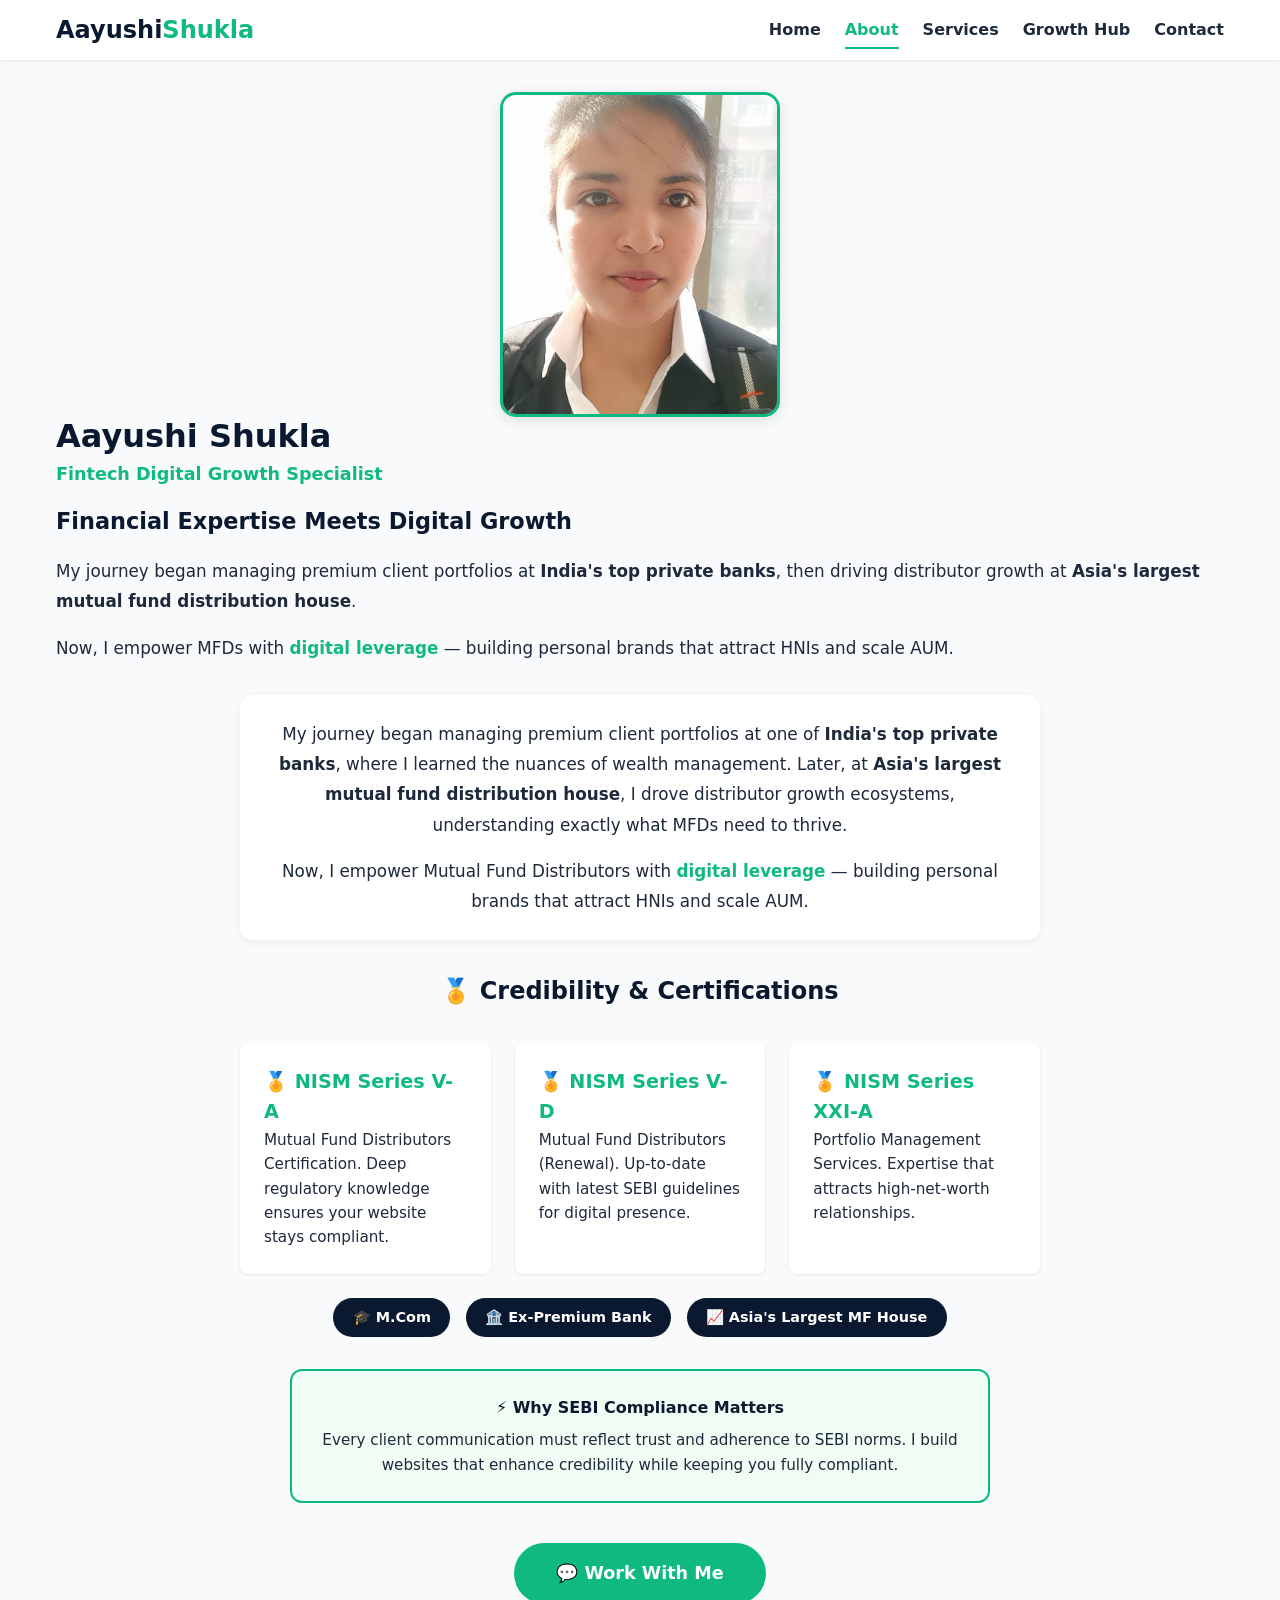
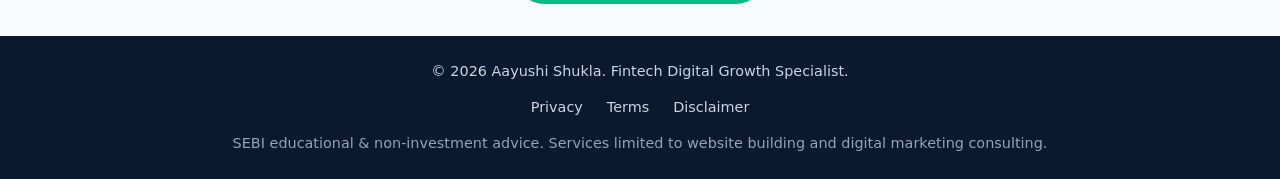
==== commit 499de008: "Update about.html" ====
--- a/about.html
+++ b/about.html
@@ -29,30 +29,46 @@
 
   <main class="container" style="padding: 2rem 1rem;">
     
-    <!-- Headline -->
-    <h1 style="text-align: center; font-size: 1.8rem; margin-bottom: 1.5rem; color: #0A192F;">
-      Financial Expertise Meets Digital Growth
-    </h1>
+    <!-- Desktop: Photo left, Text right | Mobile: Stacked -->
+    <div class="about-flex">
+      
+      <!-- Photo -->
+      <div class="about-photo-wrap">
+        <img 
+          src="image.jpg" 
+          alt="Aayushi Shukla - Fintech Digital Growth Specialist" 
+          class="about-photo"
+        >
+      </div>
 
-    <!-- Photo -->
-    <div style="text-align: center; margin-bottom: 1.5rem;">
-      <img 
-        src="image.jpg" 
-        alt="Aayushi Shukla - Fintech Digital Growth Specialist" 
-        class="about-photo"
-      >
+      <!-- Text Content -->
+      <div class="about-content">
+        <!-- Name -->
+        <h1 style="font-size: 2rem; margin-bottom: 0.3rem; color: #0A192F; font-weight: 800;">Aayushi Shukla</h1>
+        
+        <!-- Title -->
+        <p style="font-size: 1.1rem; font-weight: 700; color: #10B981; margin-bottom: 1rem;">
+          Fintech Digital Growth Specialist
+        </p>
+
+        <!-- Heading below name -->
+        <h2 style="font-size: 1.4rem; font-weight: 700; color: #0A192F; margin-bottom: 1rem;">
+          Financial Expertise Meets Digital Growth
+        </h2>
+
+        <!-- Short intro -->
+        <p style="font-size: 1.05rem; color: #1E293B; line-height: 1.8;">
+          My journey began managing premium client portfolios at <strong>India's top private banks</strong>, then driving distributor growth at <strong>Asia's largest mutual fund distribution house</strong>.
+        </p>
+        <p style="font-size: 1.05rem; color: #1E293B; line-height: 1.8; margin-top: 1rem;">
+          Now, I empower MFDs with <strong style="color: #10B981;">digital leverage</strong> — building personal brands that attract HNIs and scale AUM.
+        </p>
+      </div>
+
     </div>
 
-    <!-- Name -->
-    <p style="text-align: center; font-size: 1.3rem; font-weight: 700; color: #0A192F; margin-bottom: 0.3rem;">
-      Aayushi Shukla
-    </p>
-    <p style="text-align: center; font-size: 1rem; font-weight: 600; color: #10B981; margin-bottom: 1.5rem;">
-      Fintech Digital Growth Specialist
-    </p>
-
-    <!-- Story -->
-    <div style="background: #ffffff; padding: 1.5rem; border-radius: 12px; box-shadow: 0 2px 8px rgba(0,0,0,0.06); margin-bottom: 2rem; max-width: 700px; margin-left: auto; margin-right: auto;">
+    <!-- Full Story Box -->
+    <div style="background: #ffffff; padding: 1.5rem; border-radius: 12px; box-shadow: 0 2px 8px rgba(0,0,0,0.06); margin: 2rem 0; max-width: 800px; margin-left: auto; margin-right: auto;">
       <p style="font-size: 1.05rem; color: #1E293B; line-height: 1.8; text-align: center;">
         My journey began managing premium client portfolios at one of <strong>India's top private banks</strong>, where I learned the nuances of wealth management. Later, at <strong>Asia's largest mutual fund distribution house</strong>, I drove distributor growth ecosystems, understanding exactly what MFDs need to thrive.
       </p>
--- a/style.css
+++ b/style.css
@@ -135,8 +135,21 @@
   .main-nav a { font-size: 1.1rem; }
 }
 
-/* ===== HERO PHOTO STYLING ===== */
+/* ===== HERO PHOTO STYLING (Home Page) ===== */
 .hero-photo {
+  width: 224px;
+  height: 260px;
+  object-fit: cover;
+  border-radius: 16px;
+  border: 3px solid #10B981;
+  box-shadow: 0 4px 15px rgba(0,0,0,0.1);
+  display: block;
+  margin-left: auto;
+  margin-right: auto;
+}
+
+/* ===== ABOUT PAGE PHOTO STYLING ===== */
+.about-photo {
   width: 224px;
   height: 260px;
   object-fit: cover;
@@ -249,8 +262,9 @@
 .footer-links a:hover { color: var(--accent-emerald); }
 .sebi-note { font-size: 0.8rem; margin-top: 0.8rem; color: #94a3b8; }
 
-/* Profile Photo Hover */
-.hero-photo:hover {
+/* Photo Hover Effect */
+.hero-photo:hover,
+.about-photo:hover {
   transform: scale(1.03);
   transition: transform 0.3s ease;
 }
@@ -303,6 +317,12 @@
   
   /* Hero photo on mobile - 40% wider, 30% taller */
   .hero-photo {
+    width: 196px;
+    height: 228px;
+  }
+  
+  /* About photo on mobile - same size */
+  .about-photo {
     width: 196px;
     height: 228px;
   }
@@ -447,6 +467,11 @@
     height: 325px;
   }
   
+  .about-photo {
+    width: 280px;
+    height: 325px;
+  }
+  
   .hero {
     max-width: 600px;
     margin-left: auto;
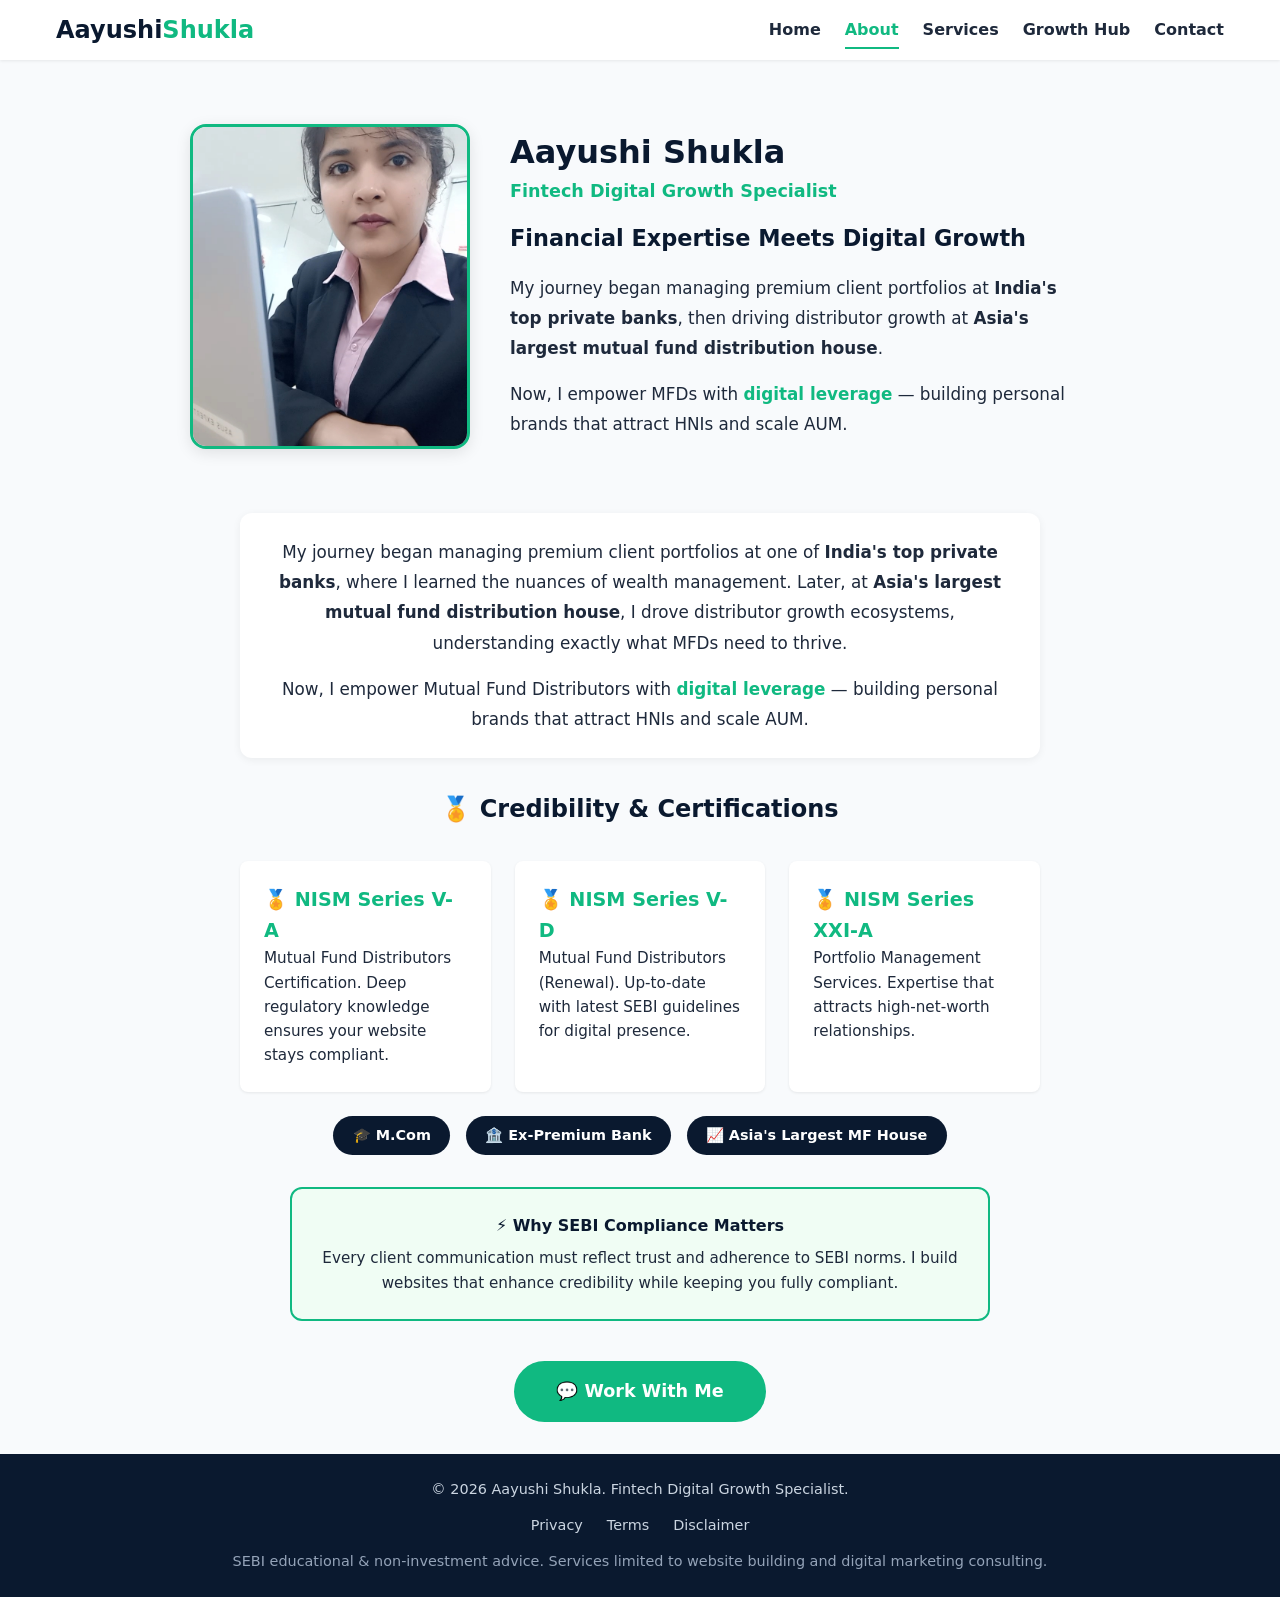
==== commit 87970e25: "Update about.html" ====
--- a/about.html
+++ b/about.html
@@ -35,7 +35,7 @@
       <!-- Photo -->
       <div class="about-photo-wrap">
         <img 
-          src="image.jpg" 
+          src="crop.jpg" 
           alt="Aayushi Shukla - Fintech Digital Growth Specialist" 
           class="about-photo"
         >
--- a/style.css
+++ b/style.css
@@ -1,6 +1,5 @@
 /* ===== MASTER STYLESHEET FOR AAYUSHISHUKLA.COM ===== */
 
-/* CSS Variables */
 :root {
   --primary-navy: #0A192F;
   --accent-emerald: #10B981;
@@ -15,7 +14,6 @@
   --font-main: 'Segoe UI', system-ui, -apple-system, sans-serif;
 }
 
-/* Modern CSS Reset */
 *, *::before, *::after { box-sizing: border-box; margin: 0; padding: 0; }
 html { scroll-behavior: smooth; -webkit-text-size-adjust: 100%; }
 body {
@@ -34,7 +32,6 @@
 a { text-decoration: none; color: inherit; }
 ul { list-style: none; }
 
-/* Container */
 .container {
   width: 100%;
   max-width: 1200px;
@@ -46,7 +43,6 @@
   box-sizing: border-box;
 }
 
-/* Typography */
 h1 { font-size: clamp(2rem, 5vw, 3rem); font-weight: 800; color: var(--primary-navy); line-height: 1.2; }
 h2 { font-size: clamp(1.5rem, 4vw, 2.2rem); font-weight: 800; color: var(--primary-navy); margin-bottom: 1.5rem; }
 h3 { font-size: 1.3rem; font-weight: 700; color: var(--primary-navy); }
@@ -54,7 +50,6 @@
 .text-center { text-align: center; }
 .section-padding { padding: 4rem 0; }
 
-/* Buttons */
 .btn-primary {
   background-color: var(--accent-emerald);
   color: var(--white);
@@ -84,7 +79,6 @@
 .btn-whatsapp { background-color: var(--whatsapp-green); border-color: var(--whatsapp-green); }
 .btn-whatsapp:hover { background-color: #128C7E; }
 
-/* Header & Navigation */
 .site-header {
   background: var(--white);
   box-shadow: var(--shadow-sm);
@@ -116,7 +110,121 @@
 .main-nav a { font-weight: 600; font-size: 1rem; padding: 0.5rem 0; border-bottom: 2px solid transparent; transition: 0.2s; }
 .main-nav a:hover, .main-nav a.active { color: var(--accent-emerald); border-bottom-color: var(--accent-emerald); }
 
-/* Mobile Navigation */
+/* ===== DESKTOP FLEX LAYOUT ===== */
+.hero-flex,
+.about-flex {
+  display: flex;
+  align-items: center;
+  gap: 2.5rem;
+  max-width: 900px;
+  margin-left: auto;
+  margin-right: auto;
+  padding: 2rem 0;
+}
+
+.hero-photo-wrap,
+.about-photo-wrap {
+  flex: 0 0 auto;
+}
+
+.hero-content,
+.about-content {
+  flex: 1;
+  text-align: left;
+}
+
+/* ===== PHOTO STYLING ===== */
+.hero-photo,
+.about-photo {
+  width: 280px;
+  height: 325px;
+  object-fit: cover;
+  border-radius: 16px;
+  border: 3px solid #10B981;
+  box-shadow: 0 4px 15px rgba(0,0,0,0.1);
+  display: block;
+  margin-left: auto;
+  margin-right: auto;
+}
+
+.hero { text-align: center; padding: 1.5rem 1rem 2rem; }
+.badge { 
+  background: #e6f7ee; 
+  color: var(--accent-emerald); 
+  padding: 0.6rem 1.2rem; 
+  border-radius: 50px; 
+  display: inline-block; 
+  font-weight: 700; 
+  font-size: 1rem;
+  margin-bottom: 1rem; 
+}
+
+.problem-grid { display: grid; grid-template-columns: repeat(auto-fit, minmax(250px, 1fr)); gap: 1.5rem; margin-top: 1.5rem; }
+.problem-card { background: var(--white); padding: 1.5rem; border-radius: var(--radius); box-shadow: var(--shadow-sm); transition: transform 0.3s; }
+.problem-card:hover { transform: translateY(-3px); }
+.problem-card h3 { font-size: 1.2rem; margin-bottom: 0.5rem; }
+.problem-card p { font-size: 1rem; color: #64748b; }
+
+.cred-grid { display: grid; grid-template-columns: repeat(auto-fit, minmax(250px, 1fr)); gap: 1.5rem; margin-top: 2rem; }
+.cred-card { background: var(--white); padding: 1.5rem; border-radius: var(--radius); box-shadow: var(--shadow-sm); }
+.cred-card h3 { font-size: 1.15rem; }
+.cred-card p { font-size: 1rem; }
+
+.pricing-grid { display: grid; grid-template-columns: repeat(auto-fit, minmax(280px, 1fr)); gap: 1.5rem; margin-top: 2rem; }
+.pricing-card { background: var(--white); padding: 1.5rem; border-radius: var(--radius); box-shadow: var(--shadow-sm); position: relative; transition: transform 0.3s; }
+.pricing-card:hover { transform: translateY(-5px); }
+.pricing-card.recommended { border: 2px solid var(--accent-emerald); }
+.pricing-card h3 { font-size: 1.3rem; }
+.badge-recommended { position: absolute; top: -12px; right: 20px; background: var(--accent-emerald); color: white; padding: 0.3rem 1rem; border-radius: 50px; font-size: 0.85rem; font-weight: 700; }
+.price { font-size: 2.2rem; font-weight: 800; color: var(--primary-navy); margin: 0.8rem 0; }
+.tagline { color: #64748b; margin-bottom: 1.2rem; font-size: 1rem; }
+.pricing-card ul { margin: 1.2rem 0; }
+.pricing-card li { padding: 0.5rem 0; border-bottom: 1px solid var(--border-light); font-size: 0.95rem; }
+
+.table-responsive { overflow-x: auto; margin: 1.5rem 0; }
+.comparison-table { width: 100%; border-collapse: collapse; background: var(--white); border-radius: var(--radius); overflow: hidden; font-size: 0.95rem; }
+.comparison-table th { background: var(--primary-navy); color: white; padding: 0.8rem; text-align: left; font-size: 1rem; }
+.comparison-table td { padding: 0.8rem; border-bottom: 1px solid var(--border-light); }
+
+.faq-grid { display: grid; grid-template-columns: repeat(auto-fit, minmax(280px, 1fr)); gap: 1rem; margin-top: 1.5rem; }
+.faq-item { background: var(--white); padding: 1.2rem; border-radius: var(--radius); }
+.faq-item h3 { font-size: 1.1rem; margin-bottom: 0.3rem; }
+.faq-item p { font-size: 0.95rem; color: #64748b; }
+
+.blog-grid { display: grid; grid-template-columns: repeat(auto-fit, minmax(280px, 1fr)); gap: 1.5rem; margin-top: 1.5rem; }
+.blog-card { background: var(--white); padding: 1.5rem; border-radius: var(--radius); box-shadow: var(--shadow-sm); transition: transform 0.3s; }
+.blog-card:hover { transform: translateY(-3px); }
+.blog-card h3 { font-size: 1.2rem; }
+.reading-time { color: #64748b; font-size: 0.9rem; margin: 0.4rem 0 0.8rem; }
+.blog-card p { font-size: 0.95rem; }
+
+.contact-options { display: flex; flex-wrap: wrap; justify-content: center; gap: 0.8rem; margin: 1.5rem 0; }
+.callback-form { max-width: 500px; margin: 2rem auto; background: var(--white); padding: 1.5rem; border-radius: var(--radius); box-shadow: var(--shadow-sm); }
+.callback-form h2 { font-size: 1.4rem; text-align: center; }
+.callback-form input, .callback-form select { width: 100%; padding: 0.9rem; margin-bottom: 0.8rem; border: 1px solid var(--border-light); border-radius: var(--radius); font-family: inherit; font-size: 1rem; }
+.community-box { text-align: center; background: #f0fdf4; padding: 1.5rem; border-radius: var(--radius); margin-top: 1.5rem; }
+.community-box h3 { font-size: 1.2rem; }
+.community-box p { font-size: 1rem; }
+
+.legal-page { max-width: 800px; padding: 2rem 1rem; }
+.legal-page h1 { font-size: 2rem; }
+.legal-page p { font-size: 1.05rem; }
+
+.site-footer { background: var(--primary-navy); color: #cbd5e1; padding: 1.5rem 0; margin-top: auto; }
+.footer-content { text-align: center; }
+.footer-content p { font-size: 0.9rem; }
+.footer-links { display: flex; justify-content: center; gap: 1.5rem; margin: 0.8rem 0; }
+.footer-links a { font-size: 0.9rem; }
+.footer-links a:hover { color: var(--accent-emerald); }
+.sebi-note { font-size: 0.8rem; margin-top: 0.8rem; color: #94a3b8; }
+
+.hero-photo:hover,
+.about-photo:hover {
+  transform: scale(1.03);
+  transition: transform 0.3s ease;
+}
+
+/* ===== MOBILE FIXES ===== */
 @media (max-width: 768px) {
   .menu-toggle-label { display: flex; }
   .main-nav {
@@ -133,230 +241,60 @@
   .menu-toggle-checkbox:checked ~ .main-nav { max-height: 350px; }
   .main-nav ul { flex-direction: column; padding: 1rem 2rem; gap: 1rem; }
   .main-nav a { font-size: 1.1rem; }
-}
-
-/* ===== HERO PHOTO STYLING (Home Page) ===== */
-.hero-photo {
-  width: 224px;
-  height: 260px;
-  object-fit: cover;
-  border-radius: 16px;
-  border: 3px solid #10B981;
-  box-shadow: 0 4px 15px rgba(0,0,0,0.1);
-  display: block;
-  margin-left: auto;
-  margin-right: auto;
-}
-
-/* ===== ABOUT PAGE PHOTO STYLING ===== */
-.about-photo {
-  width: 224px;
-  height: 260px;
-  object-fit: cover;
-  border-radius: 16px;
-  border: 3px solid #10B981;
-  box-shadow: 0 4px 15px rgba(0,0,0,0.1);
-  display: block;
-  margin-left: auto;
-  margin-right: auto;
-}
-
-/* Hero Section */
-.hero { text-align: center; padding: 1.5rem 1rem 2rem; }
-.badge { 
-  background: #e6f7ee; 
-  color: var(--accent-emerald); 
-  padding: 0.6rem 1.2rem; 
-  border-radius: 50px; 
-  display: inline-block; 
-  font-weight: 700; 
-  font-size: 1rem;
-  margin-bottom: 1rem; 
-}
-.hero-sub { font-size: 1.2rem; max-width: 700px; margin: 1rem auto 2rem; }
-.micro-copy { font-size: 0.95rem; color: #64748b; margin-top: 1rem; }
-
-/* Trust Bar */
-.trust-bar { background: var(--primary-navy); color: white; padding: 1rem 0; }
-.trust-grid { display: flex; flex-wrap: wrap; justify-content: center; gap: 0.8rem 1.5rem; font-weight: 600; font-size: 0.9rem; }
-
-/* Problem Grid */
-.problem-grid { display: grid; grid-template-columns: repeat(auto-fit, minmax(250px, 1fr)); gap: 1.5rem; margin-top: 1.5rem; }
-.problem-card { background: var(--white); padding: 1.5rem; border-radius: var(--radius); box-shadow: var(--shadow-sm); transition: transform 0.3s; }
-.problem-card:hover { transform: translateY(-3px); }
-.problem-card h3 { font-size: 1.2rem; margin-bottom: 0.5rem; }
-.problem-card p { font-size: 1rem; color: #64748b; }
-
-/* Urgency Box */
-.urgency-box { background: #fff7ed; border: 1px solid #fdba74; padding: 1.5rem; border-radius: var(--radius); text-align: center; margin: 1.5rem auto; display: flex; flex-direction: column; align-items: center; gap: 0.8rem; }
-.urgency-box p { font-size: 1.1rem; }
-
-/* Offer Grid */
-.offer-grid { display: flex; flex-wrap: wrap; justify-content: center; gap: 1rem; margin-top: 1.5rem; }
-.offer-item { background: var(--white); padding: 1.2rem 1.5rem; border-radius: var(--radius); font-weight: 700; font-size: 1rem; box-shadow: var(--shadow-sm); }
-
-/* Final CTA */
-.final-cta { text-align: center; padding: 3rem 1rem; background: linear-gradient(135deg, #f0fdf4, #e6f7ee); border-radius: var(--radius); margin: 2rem auto; }
-.final-cta h2 { font-size: 1.8rem; }
-.final-cta p { font-size: 1.1rem; }
-
-/* About Page */
-.about-story { max-width: 800px; margin: 2rem auto; font-size: 1.15rem; }
-.cred-grid { display: grid; grid-template-columns: repeat(auto-fit, minmax(250px, 1fr)); gap: 1.5rem; margin-top: 2rem; }
-.cred-card { background: var(--white); padding: 1.5rem; border-radius: var(--radius); box-shadow: var(--shadow-sm); }
-.cred-card h3 { font-size: 1.15rem; }
-.cred-card p { font-size: 1rem; }
-
-/* Pricing Grid */
-.pricing-grid { display: grid; grid-template-columns: repeat(auto-fit, minmax(280px, 1fr)); gap: 1.5rem; margin-top: 2rem; }
-.pricing-card { background: var(--white); padding: 1.5rem; border-radius: var(--radius); box-shadow: var(--shadow-sm); position: relative; transition: transform 0.3s; }
-.pricing-card:hover { transform: translateY(-5px); }
-.pricing-card.recommended { border: 2px solid var(--accent-emerald); }
-.pricing-card h3 { font-size: 1.3rem; }
-.badge-recommended { position: absolute; top: -12px; right: 20px; background: var(--accent-emerald); color: white; padding: 0.3rem 1rem; border-radius: 50px; font-size: 0.85rem; font-weight: 700; }
-.price { font-size: 2.2rem; font-weight: 800; color: var(--primary-navy); margin: 0.8rem 0; }
-.tagline { color: #64748b; margin-bottom: 1.2rem; font-size: 1rem; }
-.pricing-card ul { margin: 1.2rem 0; }
-.pricing-card li { padding: 0.5rem 0; border-bottom: 1px solid var(--border-light); font-size: 0.95rem; }
-
-/* Comparison Table */
-.table-responsive { overflow-x: auto; margin: 1.5rem 0; }
-.comparison-table { width: 100%; border-collapse: collapse; background: var(--white); border-radius: var(--radius); overflow: hidden; font-size: 0.95rem; }
-.comparison-table th { background: var(--primary-navy); color: white; padding: 0.8rem; text-align: left; font-size: 1rem; }
-.comparison-table td { padding: 0.8rem; border-bottom: 1px solid var(--border-light); }
-
-/* FAQ */
-.faq-grid { display: grid; grid-template-columns: repeat(auto-fit, minmax(280px, 1fr)); gap: 1rem; margin-top: 1.5rem; }
-.faq-item { background: var(--white); padding: 1.2rem; border-radius: var(--radius); }
-.faq-item h3 { font-size: 1.1rem; margin-bottom: 0.3rem; }
-.faq-item p { font-size: 0.95rem; color: #64748b; }
-
-/* Blog Grid */
-.blog-grid { display: grid; grid-template-columns: repeat(auto-fit, minmax(280px, 1fr)); gap: 1.5rem; margin-top: 1.5rem; }
-.blog-card { background: var(--white); padding: 1.5rem; border-radius: var(--radius); box-shadow: var(--shadow-sm); transition: transform 0.3s; }
-.blog-card:hover { transform: translateY(-3px); }
-.blog-card h3 { font-size: 1.2rem; }
-.reading-time { color: #64748b; font-size: 0.9rem; margin: 0.4rem 0 0.8rem; }
-.blog-card p { font-size: 0.95rem; }
-
-/* Contact Form */
-.contact-options { display: flex; flex-wrap: wrap; justify-content: center; gap: 0.8rem; margin: 1.5rem 0; }
-.callback-form { max-width: 500px; margin: 2rem auto; background: var(--white); padding: 1.5rem; border-radius: var(--radius); box-shadow: var(--shadow-sm); }
-.callback-form h2 { font-size: 1.4rem; text-align: center; }
-.callback-form input, .callback-form select { width: 100%; padding: 0.9rem; margin-bottom: 0.8rem; border: 1px solid var(--border-light); border-radius: var(--radius); font-family: inherit; font-size: 1rem; }
-.community-box { text-align: center; background: #f0fdf4; padding: 1.5rem; border-radius: var(--radius); margin-top: 1.5rem; }
-.community-box h3 { font-size: 1.2rem; }
-.community-box p { font-size: 1rem; }
-
-/* Legal Pages */
-.legal-page { max-width: 800px; padding: 2rem 1rem; }
-.legal-page h1 { font-size: 2rem; }
-.legal-page p { font-size: 1.05rem; }
-
-/* Footer */
-.site-footer { background: var(--primary-navy); color: #cbd5e1; padding: 1.5rem 0; margin-top: auto; }
-.footer-content { text-align: center; }
-.footer-content p { font-size: 0.9rem; }
-.footer-links { display: flex; justify-content: center; gap: 1.5rem; margin: 0.8rem 0; }
-.footer-links a { font-size: 0.9rem; }
-.footer-links a:hover { color: var(--accent-emerald); }
-.sebi-note { font-size: 0.8rem; margin-top: 0.8rem; color: #94a3b8; }
-
-/* Photo Hover Effect */
-.hero-photo:hover,
-.about-photo:hover {
-  transform: scale(1.03);
-  transition: transform 0.3s ease;
-}
-
-/* ===== MOBILE FIXES ===== */
-@media (max-width: 768px) {
-  * {
-    max-width: 100vw;
-  }
-  
-  body {
-    padding: 0;
-    margin: 0;
-    font-size: 0.95rem;
-  }
-  
-  .container {
-    padding-left: 0.8rem;
-    padding-right: 0.8rem;
-    width: 100%;
-  }
-  
-  .section-padding {
-    padding: 1.5rem 0;
-  }
-  
-  h1 {
-    font-size: 1.6rem;
+
+  * { max-width: 100vw; }
+  
+  body { padding: 0; margin: 0; font-size: 0.95rem; }
+  
+  .container { padding-left: 0.8rem; padding-right: 0.8rem; width: 100%; }
+  
+  .section-padding { padding: 1.5rem 0; }
+  
+  h1 { font-size: 1.6rem; text-align: center; }
+  h2 { font-size: 1.3rem; text-align: center; margin-bottom: 1rem; }
+  h3 { font-size: 1.1rem; text-align: center; }
+  
+  p { text-align: center; padding: 0 0.3rem; font-size: 0.95rem; }
+
+  /* Stack layout vertically */
+  .hero-flex,
+  .about-flex {
+    flex-direction: column;
+    gap: 1rem;
+    padding: 0.5rem 0;
+  }
+  
+  .hero-content,
+  .about-content {
     text-align: center;
-    word-wrap: break-word;
-  }
-  
-  h2 {
-    font-size: 1.3rem;
+  }
+  
+  .hero-content h1,
+  .about-content h1 {
     text-align: center;
-    margin-bottom: 1rem;
-  }
-  
-  h3 {
-    font-size: 1.1rem;
+  }
+  
+  .hero-content p,
+  .about-content p {
     text-align: center;
   }
-  
-  p {
-    text-align: center;
-    padding: 0 0.3rem;
-    word-wrap: break-word;
-    font-size: 0.95rem;
-  }
-  
-  /* Hero photo on mobile - 40% wider, 30% taller */
-  .hero-photo {
-    width: 196px;
-    height: 228px;
-  }
-  
-  /* About photo on mobile - same size */
+
+  /* Bigger photo on mobile */
+  .hero-photo,
   .about-photo {
-    width: 196px;
-    height: 228px;
-  }
-  
-  .hero {
-    padding: 0.8rem 0.5rem 1.5rem;
-  }
-  
-  .hero-sub {
-    font-size: 1rem;
-    padding: 0 0.5rem;
-  }
-  
-  .badge {
-    font-size: 0.85rem;
-    padding: 0.5rem 1rem;
-  }
-  
-  .trust-grid {
-    gap: 0.5rem 1rem;
-    padding: 0 0.5rem;
-    text-align: center;
-  }
-  
-  .trust-grid span {
-    font-size: 0.8rem;
-  }
+    width: 210px;
+    height: 245px;
+  }
+  
+  .hero { padding: 0.5rem 0.5rem 1.5rem; }
+  
+  .badge { font-size: 0.85rem; padding: 0.5rem 1rem; }
   
   .problem-grid,
   .cred-grid,
   .pricing-grid,
   .blog-grid,
-  .faq-grid,
-  .offer-grid {
+  .faq-grid {
     grid-template-columns: 1fr;
     padding: 0 0.3rem;
     gap: 0.8rem;
@@ -367,45 +305,22 @@
   .pricing-card,
   .blog-card,
   .faq-item {
-    margin: 0;
     padding: 1.2rem;
   }
   
   .problem-card h3 { font-size: 1.1rem; }
   .problem-card p { font-size: 0.9rem; }
   
-  .pricing-card ul {
-    text-align: left;
-    padding-left: 1rem;
-  }
-  
-  .pricing-card li {
-    font-size: 0.9rem;
-  }
-  
-  .callback-form {
-    padding: 1.2rem 0.8rem;
-    margin: 1rem 0.5rem;
-  }
-  
-  .callback-form input,
-  .callback-form select {
-    font-size: 16px;
-    padding: 0.8rem;
-  }
-  
-  .contact-options {
-    flex-direction: column;
-    padding: 0 0.5rem;
-  }
-  
-  .contact-options .btn-primary {
-    width: 100%;
-    margin: 0.3rem 0;
-  }
-  
-  .btn-primary,
-  .btn-secondary {
+  .pricing-card ul { text-align: left; padding-left: 1rem; }
+  .pricing-card li { font-size: 0.9rem; }
+  
+  .callback-form { padding: 1.2rem 0.8rem; margin: 1rem 0.5rem; }
+  .callback-form input, .callback-form select { font-size: 16px; padding: 0.8rem; }
+  
+  .contact-options { flex-direction: column; padding: 0 0.5rem; }
+  .contact-options .btn-primary { width: 100%; margin: 0.3rem 0; }
+  
+  .btn-primary, .btn-secondary {
     display: block;
     width: 90%;
     margin: 0.5rem auto;
@@ -414,87 +329,25 @@
     padding: 0.8rem 1.2rem;
   }
   
-  .final-cta {
-    margin: 1rem 0.5rem;
-    padding: 1.5rem 1rem;
-  }
-  
+  .final-cta { margin: 1rem 0.5rem; padding: 1.5rem 1rem; }
   .final-cta h2 { font-size: 1.4rem; }
   .final-cta p { font-size: 1rem; }
   
-  .urgency-box {
-    margin: 1rem 0.5rem;
-    padding: 1.2rem 0.8rem;
-  }
-  
-  .community-box {
-    margin: 1rem 0.5rem;
-    padding: 1.2rem 0.8rem;
-  }
-  
-  .about-story p {
-    padding: 0 0.5rem;
-    font-size: 1rem;
-  }
-  
-  .legal-page {
-    padding: 0 0.8rem;
-  }
-  
+  .urgency-box { margin: 1rem 0.5rem; padding: 1.2rem 0.8rem; }
+  .community-box { margin: 1rem 0.5rem; padding: 1.2rem 0.8rem; }
+  
+  .legal-page { padding: 0 0.8rem; }
   .legal-page h1 { font-size: 1.6rem; }
   .legal-page p { font-size: 0.95rem; }
   
-  .table-responsive {
-    margin: 0.8rem;
-    font-size: 0.8rem;
-  }
-  
-  .comparison-table th,
-  .comparison-table td {
-    padding: 0.5rem;
-    font-size: 0.75rem;
-  }
-  
-  .nav-container {
-    padding: 0 0.8rem;
-  }
+  .table-responsive { margin: 0.8rem; font-size: 0.8rem; }
+  .comparison-table th, .comparison-table td { padding: 0.5rem; font-size: 0.75rem; }
+  
+  .nav-container { padding: 0 0.8rem; }
 }
 
 /* ===== DESKTOP FIXES ===== */
 @media (min-width: 769px) {
-  .hero-photo {
-    width: 280px;
-    height: 325px;
-  }
-  
-  .about-photo {
-    width: 280px;
-    height: 325px;
-  }
-  
-  .hero {
-    max-width: 600px;
-    margin-left: auto;
-    margin-right: auto;
-  }
-  
-  .about-story {
-    max-width: 800px;
-    margin-left: auto;
-    margin-right: auto;
-    text-align: center;
-    font-size: 1.15rem;
-  }
-  
-  .contact-options {
-    justify-content: center;
-  }
-  
-  .callback-form {
-    margin-left: auto;
-    margin-right: auto;
-  }
-  
   h1 { font-size: 2.5rem; }
   h2 { font-size: 1.8rem; }
   h3 { font-size: 1.3rem; }
